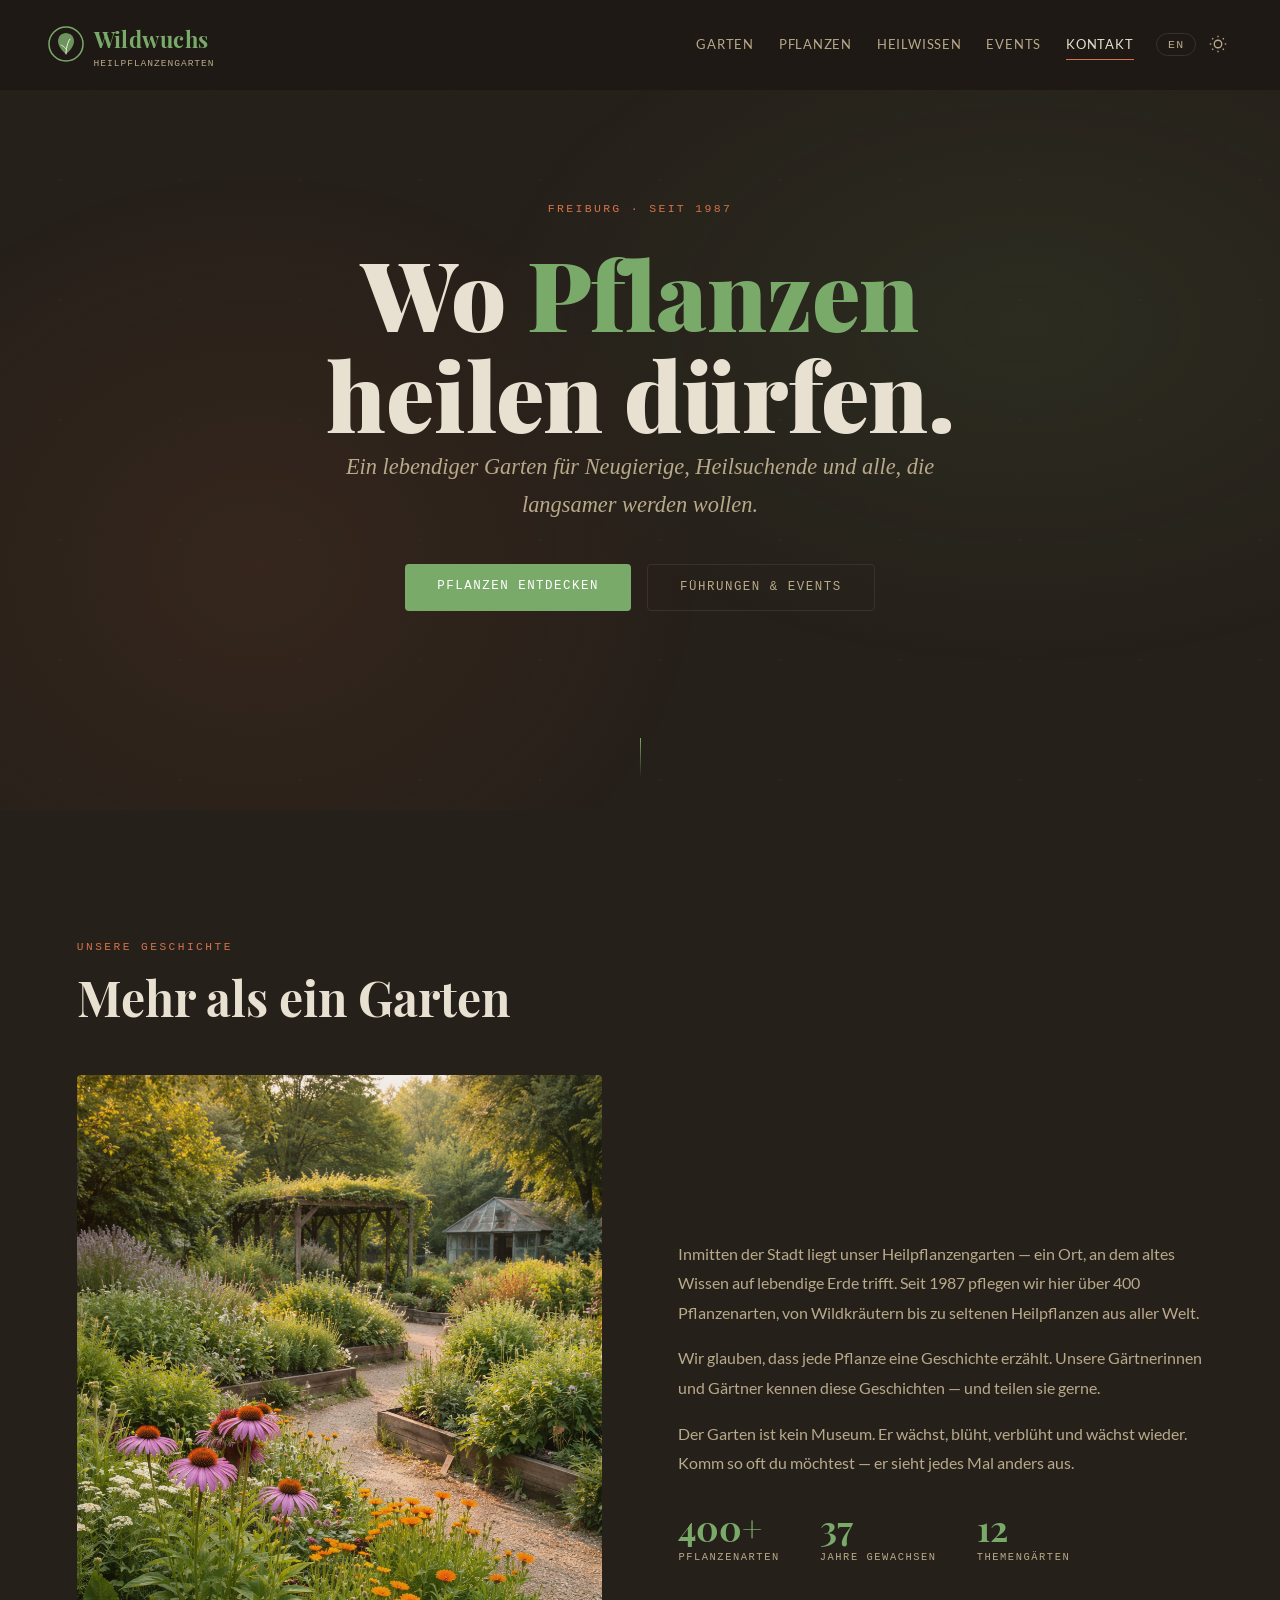
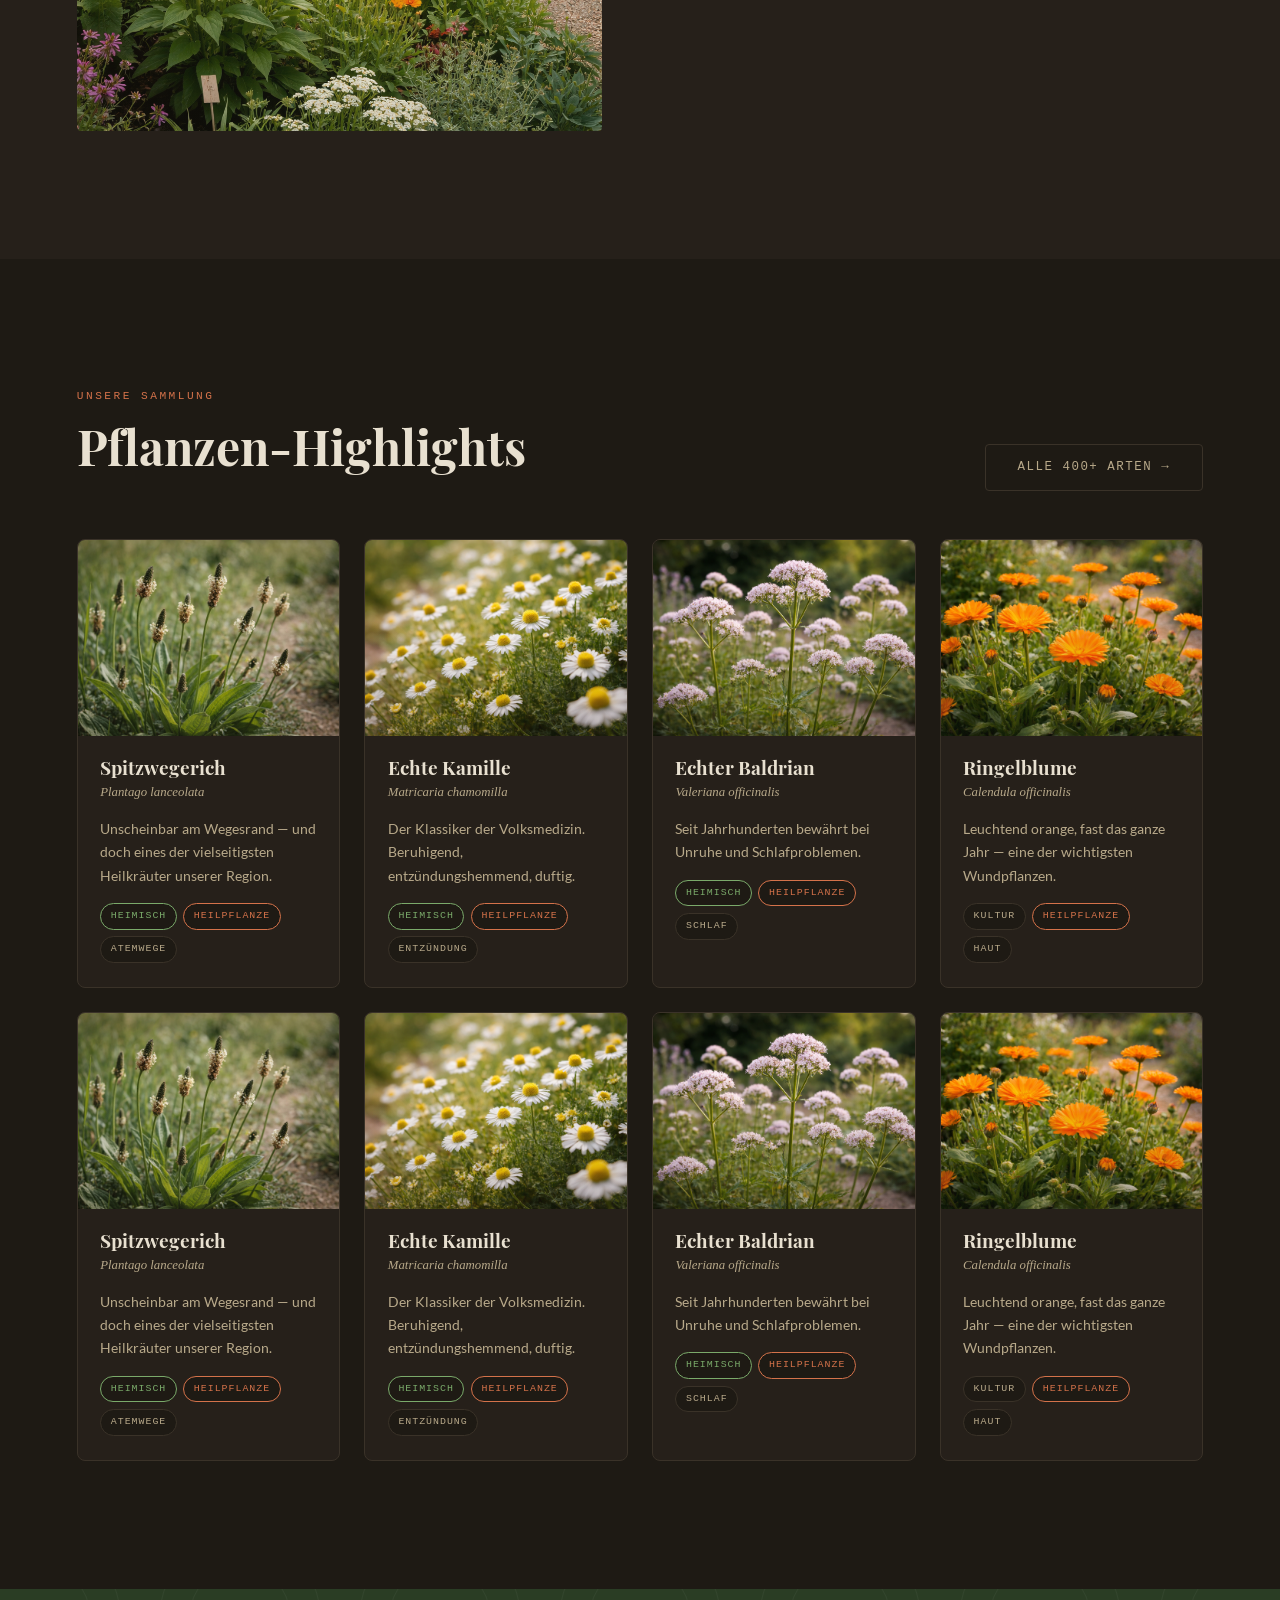
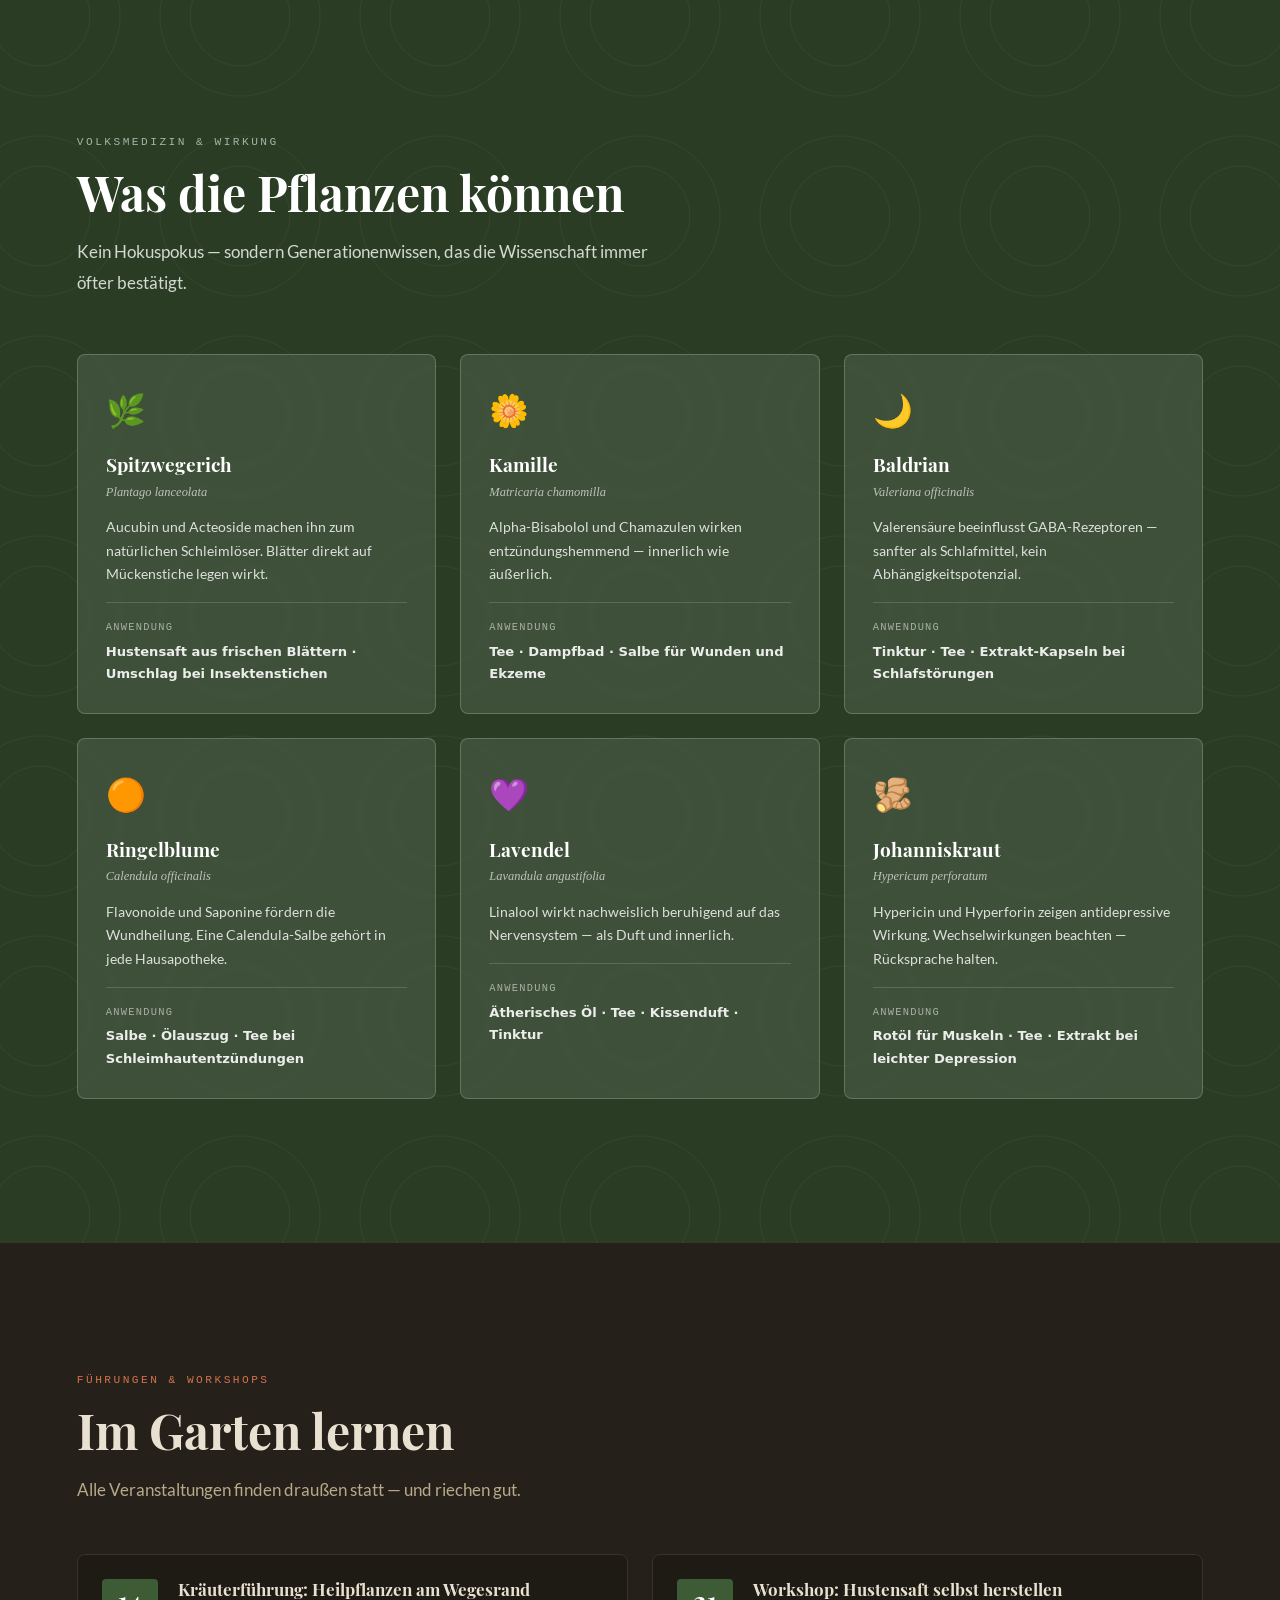
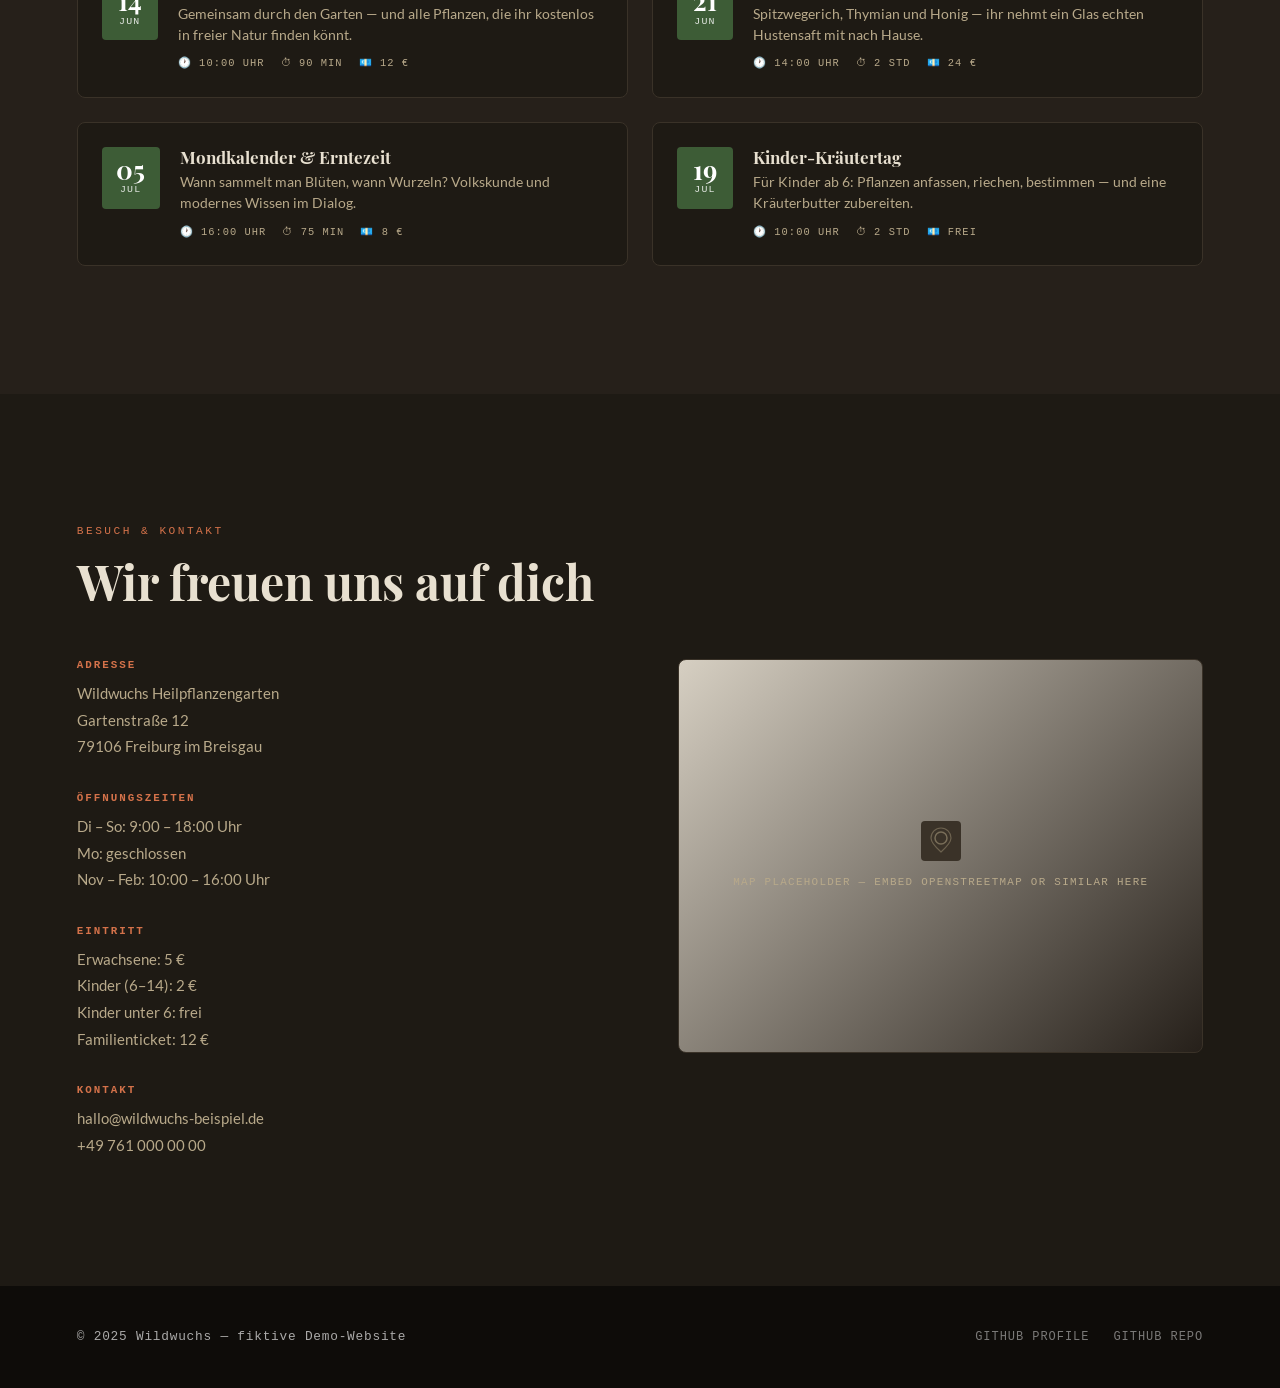
==== index.html @ 18a93315 "Initial commit" ====
<!DOCTYPE html>
<html lang="de" data-theme="dark">

    <head>
        <meta charset="UTF-8" />
        <meta name="viewport" content="width=device-width, initial-scale=1.0" />
        <title>Wildwuchs — Lebendiger Heilpflanzengarten</title>
        <meta name="description" content="Ein lebendiger Ort für Heilpflanzen, Wissen und Begegnung." />
        <link rel="stylesheet" href="style.css" />

    </head>

    <body>

        <!-- HEADER -->
        <header class="site-header" id="site-header">
            <div class="header-inner">

                <!-- Brand — replace SVG with your own logo -->
                <a href="#hero" class="brand" aria-label="Wildwuchs – zur Startseite">
                    <svg class="brand-icon" viewBox="0 0 36 36" fill="none" xmlns="http://www.w3.org/2000/svg"
                        aria-hidden="true">
                        <circle cx="18" cy="18" r="17" stroke="var(--accent2)" stroke-width="1.5" />
                        <path
                            d="M18 28 C18 28 10 22 10 15 C10 10.6 13.6 7 18 7 C22.4 7 26 10.6 26 15 C26 22 18 28 18 28Z"
                            fill="var(--accent2)" opacity="0.85" />
                        <path d="M18 28 C18 28 18 18 22 13" stroke="var(--clr-cream)" stroke-width="1"
                            stroke-linecap="round" />
                        <path d="M18 23 C16 20 13 19 13 19" stroke="var(--clr-cream)" stroke-width="0.8"
                            stroke-linecap="round" />
                    </svg>
                    <span>
                        <span class="brand-name">Wildwuchs</span>
                        <span class="brand-tagline" aria-hidden="true">Heilpflanzengarten</span>
                    </span>
                </a>

                <!-- Navigation -->
                <nav class="site-nav" aria-label="Hauptnavigation">
                    <a href="#about" data-section="about">Garten</a>
                    <a href="#pflanzen" data-section="pflanzen">Pflanzen</a>
                    <a href="#heilwissen" data-section="heilwissen">Heilwissen</a>
                    <a href="#veranstaltungen" data-section="veranstaltungen">Events</a>
                    <a href="#kontakt" data-section="kontakt">Kontakt</a>
                    <button class="lang-toggle" id="lang-toggle" aria-label="Switch language">EN</button>
                    <button class="theme-toggle" id="theme-toggle" aria-label="Toggle colour scheme">
                        <svg class="icon-moon" viewBox="0 0 24 24" fill="none" stroke="currentColor" stroke-width="1.8"
                            aria-hidden="true">
                            <path d="M21 12.79A9 9 0 1 1 11.21 3 7 7 0 0 0 21 12.79z" />
                        </svg>
                        <svg class="icon-sun" viewBox="0 0 24 24" fill="none" stroke="currentColor" stroke-width="1.8"
                            aria-hidden="true">
                            <circle cx="12" cy="12" r="5" />
                            <line x1="12" y1="1" x2="12" y2="3" />
                            <line x1="12" y1="21" x2="12" y2="23" />
                            <line x1="4.22" y1="4.22" x2="5.64" y2="5.64" />
                            <line x1="18.36" y1="18.36" x2="19.78" y2="19.78" />
                            <line x1="1" y1="12" x2="3" y2="12" />
                            <line x1="21" y1="12" x2="23" y2="12" />
                            <line x1="4.22" y1="19.78" x2="5.64" y2="18.36" />
                            <line x1="18.36" y1="5.64" x2="19.78" y2="4.22" />
                        </svg>
                    </button>
                </nav>
            </div>
        </header>

        <main>

            <!-- HERO -->
            <section id="hero" aria-labelledby="hero-title">
                <div class="hero-bg" aria-hidden="true"></div>
                <div class="hero-content">
                    <span class="hero-label">Freiburg · seit 1987</span>
                    <h1 class="hero-title" id="hero-title">
                        Wo <em>Pflanzen</em><br />heilen dürfen.
                    </h1>
                    <p class="hero-subtitle">Ein lebendiger Garten für Neugierige, Heilsuchende und alle, die langsamer
                        werden wollen.</p>
                    <div class="hero-cta">
                        <a href="#pflanzen" class="btn btn-primary">Pflanzen entdecken</a>
                        <a href="#veranstaltungen" class="btn btn-outline">Führungen &amp; Events</a>
                    </div>
                </div>
                <div class="hero-scroll-hint" aria-hidden="true">
                    <!-- <span>Scrollen</span> -->
                    <span class="scroll-line"></span>
                </div>
            </section>

            <!-- ABOUT THE GARDEN -->
            <section id="about" aria-labelledby="about-title">
                <div class="sda-reveal">
                    <p class="section-label">Unsere Geschichte</p>
                    <h2 class="section-title" id="about-title">Mehr als ein Garten</h2>
                </div>
                <div class="about-grid">
                    <div class="about-img-wrap sda-reveal">
                        <!-- Replace src — recommended: 800×1000 px, portrait -->
                        <img src="img/wildwuchs-heilpflanzengarten.jpg" alt="Blick in den Wildwuchs Heilpflanzengarten"
                            class="about-img" width="600" height="800" loading="lazy" />
                    </div>
                    <div class="about-text">
                        <div class="sda-reveal">
                            <p>Inmitten der Stadt liegt unser Heilpflanzengarten — ein Ort, an dem altes Wissen auf
                                lebendige Erde trifft. Seit 1987 pflegen wir hier über 400 Pflanzenarten, von
                                Wildkräutern bis zu seltenen Heilpflanzen aus aller Welt.</p>
                            <p>Wir glauben, dass jede Pflanze eine Geschichte erzählt. Unsere Gärtnerinnen und Gärtner
                                kennen diese Geschichten — und teilen sie gerne.</p>
                            <p>Der Garten ist kein Museum. Er wächst, blüht, verblüht und wächst wieder. Komm so oft du
                                möchtest — er sieht jedes Mal anders aus.</p>
                        </div>
                        <div class="stats-row sda-reveal">
                            <div class="stat"><span class="stat-number">400+</span><span
                                    class="stat-label">Pflanzenarten</span></div>
                            <div class="stat"><span class="stat-number">37</span><span class="stat-label">Jahre
                                    gewachsen</span></div>
                            <div class="stat"><span class="stat-number">12</span><span
                                    class="stat-label">Themengärten</span></div>
                        </div>
                    </div>
                </div>
            </section>

            <!-- PLANT COLLECTION -->
            <section id="pflanzen" aria-labelledby="pflanzen-title">
                <div class="pflanzen-header sda-reveal">
                    <div>
                        <p class="section-label">Unsere Sammlung</p>
                        <h2 class="section-title" id="pflanzen-title">Pflanzen-Highlights</h2>
                    </div>
                    <a href="#" class="btn btn-outline">Alle 400+ Arten →</a>
                </div>
                <div class="pflanzen-grid">

                    <article class="pflanze-card">
                        <div class="pflanze-img">
                            <img src="img/spitzwegerich.jpg" alt="Spitzwegerich (Plantago lanceolata)" width="520"
                                height="390" loading="lazy" />
                        </div>
                        <div class="pflanze-body">
                            <h3 class="pflanze-name">Spitzwegerich</h3>
                            <p class="pflanze-latin">Plantago lanceolata</p>
                            <p class="pflanze-desc">Unscheinbar am Wegesrand — und doch eines der vielseitigsten
                                Heilkräuter unserer Region.</p>
                            <div class="pflanze-tags">
                                <span class="tag moss">Heimisch</span>
                                <span class="tag terra">Heilpflanze</span>
                                <span class="tag">Atemwege</span>
                            </div>
                        </div>
                    </article>

                    <article class="pflanze-card">
                        <div class="pflanze-img">
                            <img src="img/kamille.jpg" alt="Echte Kamille (Matricaria chamomilla)" width="520"
                                height="390" loading="lazy" />
                        </div>
                        <div class="pflanze-body">
                            <h3 class="pflanze-name">Echte Kamille</h3>
                            <p class="pflanze-latin">Matricaria chamomilla</p>
                            <p class="pflanze-desc">Der Klassiker der Volksmedizin. Beruhigend, entzündungshemmend,
                                duftig.</p>
                            <div class="pflanze-tags">
                                <span class="tag moss">Heimisch</span>
                                <span class="tag terra">Heilpflanze</span>
                                <span class="tag">Entzündung</span>
                            </div>
                        </div>
                    </article>

                    <article class="pflanze-card">
                        <div class="pflanze-img">
                            <img src="img/baldrian.jpg" alt="Echter Baldrian (Valeriana officinalis)" width="520"
                                height="390" loading="lazy" />
                        </div>
                        <div class="pflanze-body">
                            <h3 class="pflanze-name">Echter Baldrian</h3>
                            <p class="pflanze-latin">Valeriana officinalis</p>
                            <p class="pflanze-desc">Seit Jahrhunderten bewährt bei Unruhe und Schlafproblemen.</p>
                            <div class="pflanze-tags">
                                <span class="tag moss">Heimisch</span>
                                <span class="tag terra">Heilpflanze</span>
                                <span class="tag">Schlaf</span>
                            </div>
                        </div>
                    </article>

                    <article class="pflanze-card">
                        <div class="pflanze-img">
                            <img src="img/ringelblume.jpg" alt="Ringelblume (Calendula officinalis)" width="520"
                                height="390" loading="lazy" />
                        </div>
                        <div class="pflanze-body">
                            <h3 class="pflanze-name">Ringelblume</h3>
                            <p class="pflanze-latin">Calendula officinalis</p>
                            <p class="pflanze-desc">Leuchtend orange, fast das ganze Jahr — eine der wichtigsten
                                Wundpflanzen.</p>
                            <div class="pflanze-tags">
                                <span class="tag">Kultur</span>
                                <span class="tag terra">Heilpflanze</span>
                                <span class="tag">Haut</span>
                            </div>
                        </div>
                    </article>

                    <article class="pflanze-card">
                        <div class="pflanze-img">
                            <img src="img/spitzwegerich.jpg" alt="Spitzwegerich (Plantago lanceolata)" width="520"
                                height="390" loading="lazy" />
                        </div>
                        <div class="pflanze-body">
                            <h3 class="pflanze-name">Spitzwegerich</h3>
                            <p class="pflanze-latin">Plantago lanceolata</p>
                            <p class="pflanze-desc">Unscheinbar am Wegesrand — und doch eines der vielseitigsten
                                Heilkräuter unserer Region.</p>
                            <div class="pflanze-tags">
                                <span class="tag moss">Heimisch</span>
                                <span class="tag terra">Heilpflanze</span>
                                <span class="tag">Atemwege</span>
                            </div>
                        </div>
                    </article>

                    <article class="pflanze-card">
                        <div class="pflanze-img">
                            <img src="img/kamille.jpg" alt="Echte Kamille (Matricaria chamomilla)" width="520"
                                height="390" loading="lazy" />
                        </div>
                        <div class="pflanze-body">
                            <h3 class="pflanze-name">Echte Kamille</h3>
                            <p class="pflanze-latin">Matricaria chamomilla</p>
                            <p class="pflanze-desc">Der Klassiker der Volksmedizin. Beruhigend, entzündungshemmend,
                                duftig.</p>
                            <div class="pflanze-tags">
                                <span class="tag moss">Heimisch</span>
                                <span class="tag terra">Heilpflanze</span>
                                <span class="tag">Entzündung</span>
                            </div>
                        </div>
                    </article>

                    <article class="pflanze-card">
                        <div class="pflanze-img">
                            <img src="img/baldrian.jpg" alt="Echter Baldrian (Valeriana officinalis)" width="520"
                                height="390" loading="lazy" />
                        </div>
                        <div class="pflanze-body">
                            <h3 class="pflanze-name">Echter Baldrian</h3>
                            <p class="pflanze-latin">Valeriana officinalis</p>
                            <p class="pflanze-desc">Seit Jahrhunderten bewährt bei Unruhe und Schlafproblemen.</p>
                            <div class="pflanze-tags">
                                <span class="tag moss">Heimisch</span>
                                <span class="tag terra">Heilpflanze</span>
                                <span class="tag">Schlaf</span>
                            </div>
                        </div>
                    </article>

                    <article class="pflanze-card">
                        <div class="pflanze-img">
                            <img src="img/ringelblume.jpg" alt="Ringelblume (Calendula officinalis)" width="520"
                                height="390" loading="lazy" />
                        </div>
                        <div class="pflanze-body">
                            <h3 class="pflanze-name">Ringelblume</h3>
                            <p class="pflanze-latin">Calendula officinalis</p>
                            <p class="pflanze-desc">Leuchtend orange, fast das ganze Jahr — eine der wichtigsten
                                Wundpflanzen.</p>
                            <div class="pflanze-tags">
                                <span class="tag">Kultur</span>
                                <span class="tag terra">Heilpflanze</span>
                                <span class="tag">Haut</span>
                            </div>
                        </div>
                    </article>

                </div>
            </section>

            <!-- HEALING KNOWLEDGE -->
            <section id="heilwissen" aria-labelledby="heilwissen-title">
                <div class="heilwissen-intro sda-reveal">
                    <p class="section-label">Volksmedizin &amp; Wirkung</p>
                    <h2 class="section-title" id="heilwissen-title">Was die Pflanzen können</h2>
                    <p class="section-intro">Kein Hokuspokus — sondern Generationenwissen, das die Wissenschaft immer
                        öfter bestätigt.</p>
                </div>
                <div class="heilwissen-grid">

                    <article class="heil-card">
                        <span class="heil-icon" aria-hidden="true">🌿</span>
                        <h3>Spitzwegerich</h3>
                        <span class="heil-latin">Plantago lanceolata</span>
                        <p>Aucubin und Acteoside machen ihn zum natürlichen Schleimlöser. Blätter direkt auf
                            Mückenstiche legen wirkt.</p>
                        <div class="heil-anwendung">
                            Anwendung
                            <strong>Hustensaft aus frischen Blättern · Umschlag bei Insektenstichen</strong>
                        </div>
                    </article>

                    <article class="heil-card">
                        <span class="heil-icon" aria-hidden="true">🌼</span>
                        <h3>Kamille</h3>
                        <span class="heil-latin">Matricaria chamomilla</span>
                        <p>Alpha-Bisabolol und Chamazulen wirken entzündungshemmend — innerlich wie äußerlich.</p>
                        <div class="heil-anwendung">
                            Anwendung
                            <strong>Tee · Dampfbad · Salbe für Wunden und Ekzeme</strong>
                        </div>
                    </article>

                    <article class="heil-card">
                        <span class="heil-icon" aria-hidden="true">🌙</span>
                        <h3>Baldrian</h3>
                        <span class="heil-latin">Valeriana officinalis</span>
                        <p>Valerensäure beeinflusst GABA-Rezeptoren — sanfter als Schlafmittel, kein
                            Abhängigkeitspotenzial.</p>
                        <div class="heil-anwendung">
                            Anwendung
                            <strong>Tinktur · Tee · Extrakt-Kapseln bei Schlafstörungen</strong>
                        </div>
                    </article>

                    <article class="heil-card">
                        <span class="heil-icon" aria-hidden="true">🟠</span>
                        <h3>Ringelblume</h3>
                        <span class="heil-latin">Calendula officinalis</span>
                        <p>Flavonoide und Saponine fördern die Wundheilung. Eine Calendula-Salbe gehört in jede
                            Hausapotheke.</p>
                        <div class="heil-anwendung">
                            Anwendung
                            <strong>Salbe · Ölauszug · Tee bei Schleimhautentzündungen</strong>
                        </div>
                    </article>

                    <article class="heil-card">
                        <span class="heil-icon" aria-hidden="true">💜</span>
                        <h3>Lavendel</h3>
                        <span class="heil-latin">Lavandula angustifolia</span>
                        <p>Linalool wirkt nachweislich beruhigend auf das Nervensystem — als Duft und innerlich.</p>
                        <div class="heil-anwendung">
                            Anwendung
                            <strong>Ätherisches Öl · Tee · Kissenduft · Tinktur</strong>
                        </div>
                    </article>

                    <article class="heil-card">
                        <span class="heil-icon" aria-hidden="true">🫚</span>
                        <h3>Johanniskraut</h3>
                        <span class="heil-latin">Hypericum perforatum</span>
                        <p>Hypericin und Hyperforin zeigen antidepressive Wirkung. Wechselwirkungen beachten —
                            Rücksprache halten.</p>
                        <div class="heil-anwendung">
                            Anwendung
                            <strong>Rotöl für Muskeln · Tee · Extrakt bei leichter Depression</strong>
                        </div>
                    </article>

                </div>
            </section>

            <!-- EVENTS -->
            <section id="veranstaltungen" aria-labelledby="veranstaltungen-title">
                <div class="sda-reveal">
                    <p class="section-label">Führungen &amp; Workshops</p>
                    <h2 class="section-title" id="veranstaltungen-title">Im Garten lernen</h2>
                    <p class="section-intro">Alle Veranstaltungen finden draußen statt — und riechen gut.</p>
                </div>
                <div class="events-grid">

                    <article class="event-card">
                        <div class="event-date"><span class="event-day">14</span><span class="event-month">Jun</span>
                        </div>
                        <div class="event-info">
                            <h3>Kräuterführung: Heilpflanzen am Wegesrand</h3>
                            <p>Gemeinsam durch den Garten — und alle Pflanzen, die ihr kostenlos in freier Natur finden
                                könnt.</p>
                            <div class="event-meta">
                                <span>🕐 10:00 Uhr</span><span>⏱ 90 Min</span><span>💶 12 €</span>
                            </div>
                        </div>
                    </article>

                    <article class="event-card">
                        <div class="event-date"><span class="event-day">21</span><span class="event-month">Jun</span>
                        </div>
                        <div class="event-info">
                            <h3>Workshop: Hustensaft selbst herstellen</h3>
                            <p>Spitzwegerich, Thymian und Honig — ihr nehmt ein Glas echten Hustensaft mit nach Hause.
                            </p>
                            <div class="event-meta">
                                <span>🕐 14:00 Uhr</span><span>⏱ 2 Std</span><span>💶 24 €</span>
                            </div>
                        </div>
                    </article>

                    <article class="event-card">
                        <div class="event-date"><span class="event-day">05</span><span class="event-month">Jul</span>
                        </div>
                        <div class="event-info">
                            <h3>Mondkalender &amp; Erntezeit</h3>
                            <p>Wann sammelt man Blüten, wann Wurzeln? Volkskunde und modernes Wissen im Dialog.</p>
                            <div class="event-meta">
                                <span>🕐 16:00 Uhr</span><span>⏱ 75 Min</span><span>💶 8 €</span>
                            </div>
                        </div>
                    </article>

                    <article class="event-card">
                        <div class="event-date"><span class="event-day">19</span><span class="event-month">Jul</span>
                        </div>
                        <div class="event-info">
                            <h3>Kinder-Kräutertag</h3>
                            <p>Für Kinder ab 6: Pflanzen anfassen, riechen, bestimmen — und eine Kräuterbutter
                                zubereiten.</p>
                            <div class="event-meta">
                                <span>🕐 10:00 Uhr</span><span>⏱ 2 Std</span><span>💶 Frei</span>
                            </div>
                        </div>
                    </article>

                </div>
            </section>

            <!-- CONTACT / VISITOR INFO -->
            <section id="kontakt" aria-labelledby="kontakt-title">
                <div class="sda-reveal">
                    <p class="section-label">Besuch &amp; Kontakt</p>
                    <h2 class="section-title" id="kontakt-title">Wir freuen uns auf dich</h2>
                </div>
                <div class="kontakt-grid">
                    <div class="info-block sda-reveal">
                        <div class="info-item">
                            <h4>Adresse</h4>
                            <p>Wildwuchs Heilpflanzengarten<br />Gartenstraße 12<br />79106 Freiburg im Breisgau</p>
                        </div>
                        <div class="info-item">
                            <h4>Öffnungszeiten</h4>
                            <p>Di – So: 9:00 – 18:00 Uhr<br />Mo: geschlossen<br />Nov – Feb: 10:00 – 16:00 Uhr</p>
                        </div>
                        <div class="info-item">
                            <h4>Eintritt</h4>
                            <p>Erwachsene: 5 €<br />Kinder (6–14): 2 €<br />Kinder unter 6: frei<br />Familienticket: 12
                                €</p>
                        </div>
                        <div class="info-item">
                            <h4>Kontakt</h4>
                            <p>
                                <a href="mailto:hallo@wildwuchs-beispiel.de">hallo@wildwuchs-beispiel.de</a><br />
                                +49 761 000 00 00
                            </p>
                        </div>
                    </div>
                    <div class="sda-reveal">
                        <!-- Replace with map embed e.g. OpenStreetMap iframe -->
                        <div class="map-placeholder">
                            <svg width="40" height="40" viewBox="0 0 40 40" fill="none"
                                xmlns="http://www.w3.org/2000/svg" aria-hidden="true">
                                <rect width="40" height="40" rx="4" fill="var(--border)" />
                                <circle cx="20" cy="17" r="6" stroke="var(--fg-muted)" stroke-width="1.5" fill="none"
                                    opacity="0.5" />
                                <path
                                    d="M20 31 C20 31 10 22 10 17 C10 11.5 14.5 7 20 7 C25.5 7 30 11.5 30 17 C30 22 20 31 20 31Z"
                                    stroke="var(--fg-muted)" stroke-width="1.2" fill="none" opacity="0.4" />
                            </svg>
                            <span>Map placeholder — embed OpenStreetMap or similar here</span>
                        </div>
                    </div>
                </div>
            </section>

        </main>

        <!-- FOOTER -->
        <footer>
            <p>© 2025 Wildwuchs — fiktive Demo-Website</p>
            <nav class="footer-links" aria-label="Footer-Navigation">
                <a href="#">GitHub Profile</a>
                <a href="#">GitHub Repo</a>
                <!-- <a href="#">Impressum</a> -->
            </nav>
        </footer>

        <!-- BACK TO TOP -->
        <button class="back-to-top" id="back-to-top" aria-label="Zurück nach oben">
            <svg width="18" height="18" viewBox="0 0 24 24" fill="none" stroke="currentColor" stroke-width="2.5"
                stroke-linecap="round" stroke-linejoin="round" aria-hidden="true">
                <polyline points="18 15 12 9 6 15" />
            </svg>
        </button>

        <script src="main.js"></script>

    </body>

</html>
---- style.css ----
@font-face {
    font-family: 'Lato';
    src: url('fonts/lato-regular.woff2') format('woff2'),
        url('fonts/lato-regular.woff') format('woff');
    font-weight: 400;
    font-style: normal;
    font-stretch: normal;
    font-display: swap;
}

@font-face {
    font-family: 'Lato';
    src: url('fonts/lato-bold.woff2') format('woff2'),
        url('fonts/lato-bold.woff') format('woff');
    font-weight: 700;
    font-style: normal;
    font-stretch: normal;
    font-display: swap;
}

@font-face {
    font-family: 'Playfair Display';
    src: url('fonts/playfair-display-black.woff2') format('woff2'),
        url('fonts/playfair-display-black.woff') format('woff');
    font-weight: 900;
    font-style: normal;
    font-stretch: normal;
    font-display: swap;
}

@font-face {
    font-family: 'Playfair Display';
    src: url('fonts/playfair-display-bold.woff2') format('woff2'),
        url('fonts/playfair-display-bold.woff') format('woff');
    font-weight: 700;
    font-style: normal;
    font-stretch: normal;
    font-display: swap;
}

@font-face {
    font-family: 'Playfair Display';
    src: url('fonts/playfair-display-italic.woff2') format('woff2'),
        url('fonts/playfair-display-italic.woff') format('woff');
    font-weight: 400;
    font-style: italic;
    font-stretch: normal;
    font-display: swap;
}

@font-face {
    font-family: 'Playfair Display';
    src: url('fonts/playfair-display-regular.woff2') format('woff2'),
        url('fonts/playfair-display-regular.woff') format('woff');
    font-weight: 400;
    font-style: normal;
    font-stretch: normal;
    font-display: swap;
}

/* ============================================================
   TOKENS & THEME
============================================================ */
:root {
    --clr-earth: #7a5c3e;
    --clr-terra: #c1603a;
    --clr-moss: #4a6741;
    --clr-moss-light: #6b8f5e;
    --clr-sage: #8aab7a;
    --clr-cream: #f5f0e8;
    --clr-parchment: #ede5d4;
    --clr-bark: #3b2e22;
    --clr-mist: #d6cfc2;

    --bg: var(--clr-cream);
    --bg-alt: var(--clr-parchment);
    --fg: var(--clr-bark);
    --fg-muted: var(--clr-earth);
    --accent: var(--clr-terra);
    --accent2: var(--clr-moss);
    --border: var(--clr-mist);
    --nav-bg: rgba(245, 240, 232, 0.92);
    --nav-bg-shrunk: rgba(237, 229, 212, 0.97);
    --shadow: rgba(59, 46, 34, 0.12);

    --ff-display: 'Playfair Display', Georgia, serif;
    --ff-body: 'Lato', system-ui, sans-serif;
    --ff-label: 'Courier New', monospace;

    /* --nav-h: 80px; */
    --nav-h-sm: 54px;
    --radius: 4px;
    --ease: 0.3s ease;
}

[data-theme="dark"] {
    --bg: #1e1a14;
    --bg-alt: #26201a;
    --fg: #e8e0d0;
    --fg-muted: #b8a98a;
    --accent: #d4724a;
    --accent2: #7aaa6a;
    --border: #3a3228;
    --nav-bg: rgba(30, 26, 20, 0.92);
    --nav-bg-shrunk: rgba(26, 20, 16, 0.97);
    --shadow: rgba(0, 0, 0, 0.4);
}

@media (prefers-color-scheme: dark) {
    :root:not([data-theme="light"]) {
        --bg: #1e1a14;
        --bg-alt: #26201a;
        --fg: #e8e0d0;
        --fg-muted: #b8a98a;
        --accent: #d4724a;
        --accent2: #7aaa6a;
        --border: #3a3228;
        --nav-bg: rgba(30, 26, 20, 0.92);
        --nav-bg-shrunk: rgba(26, 20, 16, 0.97);
        --shadow: rgba(0, 0, 0, 0.4);
    }
}

/* ============================================================
   RESET & BASE
============================================================ */
*,
*::before,
*::after {
    box-sizing: border-box;
    margin: 0;
    padding: 0;
}

html {
    scroll-behavior: smooth;
    font-size: 16px;
}

body {
    font-family: var(--ff-body);
    background: var(--bg);
    color: var(--fg);
    line-height: 1.7;
    transition: background var(--ease), color var(--ease);
}

img {
    display: block;
    max-width: 100%;
    height: auto;
}

a {
    color: inherit;
    text-decoration: none;
}

h1,
h2,
h3,
h4 {
    font-family: var(--ff-display);
    line-height: 1.2;
}

.visually-hidden {
    position: absolute;
    width: 1px;
    height: 1px;
    overflow: hidden;
    clip: rect(0, 0, 0, 0);
    white-space: nowrap;
}

/* ============================================================
   HEADER — shrink via scroll-driven animation, no JS needed
============================================================ */
.site-header {
    position: fixed;
    top: 0;
    left: 0;
    right: 0;
    z-index: 100;
    height: 10vh;
    background: var(--nav-bg);
    backdrop-filter: blur(8px);
    border-bottom: 1px solid transparent;
    display: flex;
    align-items: center;
    padding: 0 clamp(1.5rem, 5vw, 3rem);
}

@supports (animation-timeline: scroll()) {
    .site-header {
        animation: headerShrink linear both;
        animation-timeline: scroll(root);
        animation-range: 0px 120px;
    }

    @keyframes headerShrink {
        from {
            height: 10vh;
            background: var(--nav-bg);
            box-shadow: none;
            border-bottom-color: transparent;
        }

        to {
            height: var(--nav-h-sm);
            background: var(--nav-bg-shrunk);
            box-shadow: 0 2px 16px var(--shadow);
            border-bottom-color: var(--border);
        }
    }
}

.header-inner {
    width: 100%;
    display: flex;
    align-items: center;
    justify-content: space-between;
    gap: 1rem;
}

/* --- Brand --- */
.brand {
    display: flex;
    align-items: center;
    gap: 0.6rem;
    flex-shrink: 0;
}

.brand-icon {
    width: 36px;
    height: 36px;
}

@supports (animation-timeline: scroll()) {
    .brand-icon {
        animation: brandIconShrink linear both;
        animation-timeline: scroll(root);
        animation-range: 0px 120px;
    }

    @keyframes brandIconShrink {
        from {
            transform: scale(1);
        }

        to {
            transform: scale(0.85);
        }
    }
}

.brand-name {
    font-family: var(--ff-display);
    font-size: 1.35rem;
    font-weight: 700;
    color: var(--accent2);
    letter-spacing: 0.02em;
}

@supports (animation-timeline: scroll()) {
    .brand-name {
        animation: brandNameShrink linear both;
        animation-timeline: scroll(root);
        animation-range: 0px 120px;
    }

    @keyframes brandNameShrink {
        from {
            font-size: 1.35rem;
        }

        to {
            font-size: 1.15rem;
        }
    }
}

.brand-tagline {
    font-family: var(--ff-label);
    font-size: 0.6rem;
    color: var(--fg-muted);
    letter-spacing: 0.1em;
    text-transform: uppercase;
    display: block;
    line-height: 1;
    margin-top: 1px;
}

@supports (animation-timeline: scroll()) {
    .brand-tagline {
        animation: brandTaglineHide linear both;
        animation-timeline: scroll(root);
        animation-range: 0px 80px;
    }

    @keyframes brandTaglineHide {
        from {
            opacity: 1;
        }

        to {
            opacity: 0;
        }
    }
}

/* --- Nav --- */
.site-nav {
    display: flex;
    align-items: center;
    gap: 0.25rem;
}

.site-nav a {
    font-size: 0.82rem;
    letter-spacing: 0.06em;
    text-transform: uppercase;
    padding: 0.4rem 0.65rem;
    border-radius: var(--radius);
    color: var(--fg-muted);
    transition: color var(--ease);
    position: relative;
}

.site-nav a::after {
    content: '';
    position: absolute;
    bottom: 2px;
    left: 0.65rem;
    right: 0.65rem;
    height: 1.5px;
    background: var(--accent);
    transform: scaleX(0);
    transform-origin: left;
    transition: transform 0.25s ease;
}

.site-nav a:hover,
.site-nav a.active {
    color: var(--fg);
}

.site-nav a.active::after,
.site-nav a:hover::after {
    transform: scaleX(1);
}

/* --- Lang toggle --- */
.lang-toggle {
    font-family: var(--ff-label);
    font-size: 0.72rem;
    letter-spacing: 0.1em;
    color: var(--fg-muted);
    border: 1px solid var(--border);
    border-radius: 20px;
    padding: 0.25rem 0.7rem;
    cursor: pointer;
    background: transparent;
    transition: all var(--ease);
    margin-left: 0.5rem;
}

.lang-toggle:hover {
    border-color: var(--accent2);
    color: var(--accent2);
}

/* --- Theme toggle --- */
.theme-toggle {
    background: none;
    border: none;
    cursor: pointer;
    color: var(--fg-muted);
    padding: 0.3rem;
    border-radius: 50%;
    display: flex;
    align-items: center;
    justify-content: center;
    transition: color var(--ease), background var(--ease);
    margin-left: 0.25rem;
}

.theme-toggle:hover {
    color: var(--fg);
    background: var(--bg-alt);
}

.icon-moon,
.icon-sun {
    width: 18px;
    height: 18px;
}

[data-theme="light"] .icon-moon {
    display: block;
}

[data-theme="light"] .icon-sun {
    display: none;
}

[data-theme="dark"] .icon-moon {
    display: none;
}

[data-theme="dark"] .icon-sun {
    display: block;
}

/* ============================================================
   MAIN CONTENT OFFSET
============================================================ */
main {
    padding-top: var(--nav-h);
}

/* ============================================================
   SECTION BASE
============================================================ */
section {
    padding: clamp(4rem, 10vw, 8rem) clamp(1.5rem, 6vw, 5rem);
    scroll-margin-top: var(--nav-h-sm);
}

.section-label {
    font-family: var(--ff-label);
    font-size: 0.7rem;
    letter-spacing: 0.22em;
    text-transform: uppercase;
    color: var(--accent);
    margin-bottom: 0.75rem;
}

.section-title {
    font-size: clamp(1.8rem, 4vw, 3rem);
    font-weight: 700;
    margin-bottom: 1rem;
}

.section-intro {
    font-size: 1.05rem;
    color: var(--fg-muted);
    max-width: 60ch;
    line-height: 1.8;
}

/* ============================================================
   SCROLL-REVEAL FALLBACK (browsers without animation-timeline)
   The .reveal and .visible classes are added via JS
============================================================ */
.reveal {
    opacity: 0;
    transform: translateY(32px);
    transition: opacity 0.7s ease, transform 0.7s ease;
}

.reveal.visible {
    opacity: 1;
    transform: translateY(0);
}

/* ============================================================
   SCROLL-DRIVEN ANIMATIONS — progressive enhancement
============================================================ */
@supports (animation-timeline: scroll()) {

    /* --- sda-reveal: generic fade-up for section intros --- */
    .sda-reveal {
        animation: sdaFadeUp linear both;
        animation-timeline: view();
        animation-range: entry 0% entry 50%;
    }

    @keyframes sdaFadeUp {
        from {
            opacity: 0;
            transform: translateY(40px);
        }

        to {
            opacity: 1;
            transform: translateY(0);
        }
    }

    /* 1. HERO PARALLAX — runs on scroll(root) */
    .hero-bg {
        animation: heroParallax linear both;
        animation-timeline: scroll(root);
        animation-range: 0 80vh;
    }

    @keyframes heroParallax {
        from {
            transform: translateY(0) scale(1.08);
        }

        to {
            transform: translateY(120px) scale(1);
        }
    }

    .hero-content {
        animation: heroContentOut linear both;
        animation-timeline: scroll(root);
        animation-range: 0 50vh;
    }

    @keyframes heroContentOut {
        from {
            opacity: 1;
            transform: translateY(0);
        }

        to {
            opacity: 0;
            transform: translateY(-60px);
        }
    }

    /* 2. SECTION TITLES — slide in from left */
    .section-label {
        animation: slideInLeft linear both;
        animation-timeline: view();
        animation-range: entry 30% entry 80%;
    }

    .section-title {
        animation: slideInLeft linear both;
        animation-timeline: view();
        animation-range: entry 35% entry 85%;
    }

    .section-intro {
        animation: slideInLeft linear both;
        animation-timeline: view();
        animation-range: entry 40% entry 90%;
    }

    @keyframes slideInLeft {
        from {
            opacity: 0;
            transform: translateX(-40px);
        }

        to {
            opacity: 1;
            transform: translateX(0);
        }
    }

    /* 3. ABOUT IMAGE — clip-path reveal */
    .about-img-wrap {
        animation: clipReveal linear both;
        animation-timeline: view();
        animation-range: entry 20% entry 75%;
    }

    @keyframes clipReveal {
        from {
            clip-path: inset(0 100% 0 0);
            opacity: 0.4;
        }

        to {
            clip-path: inset(0 0% 0 0);
            opacity: 1;
        }
    }

    /* 4. STATS — pop up */
    .stat {
        animation: statPop linear both;
        animation-timeline: view();
        animation-range: entry 40% entry 90%;
    }

    @keyframes statPop {
        from {
            opacity: 0;
            transform: scale(0.6) translateY(20px);
        }

        to {
            opacity: 1;
            transform: scale(1) translateY(0);
        }
    }

    /* 5. PLANT CARDS — rise from below, staggered */
    .pflanze-card {
        animation: cardRise linear both;
        animation-timeline: view();
        animation-range: entry 50% entry 100%;
    }

    .pflanze-card:nth-child(2) {
        animation-range: entry 55% entry 100%;
    }

    .pflanze-card:nth-child(3) {
        animation-range: entry 52% entry 100%;
    }

    .pflanze-card:nth-child(4) {
        animation-range: entry 57% entry 100%;
    }

    @keyframes cardRise {
        from {
            opacity: 0;
            transform: translateY(60px) scale(0.95);
        }

        to {
            opacity: 1;
            transform: translateY(0) scale(1);
        }
    }

    /* 6. HEALING KNOWLEDGE STRIP — desaturated to full colour */
    #heilwissen {
        animation: heilReveal linear both;
        animation-timeline: view();
        animation-range: entry 0% cover 30%;
    }

    @keyframes heilReveal {
        from {
            filter: saturate(0) brightness(0.5);
            transform: scale(0.97);
        }

        to {
            filter: saturate(1) brightness(1);
            transform: scale(1);
        }
    }

    /* 7. HEALING CARDS — alternate left / right */
    .heil-card:nth-child(odd) {
        animation: cardFromRight linear both;
        animation-timeline: view();
        animation-range: entry 50% entry 100%;
    }

    .heil-card:nth-child(even) {
        animation: cardFromLeft linear both;
        animation-timeline: view();
        animation-range: entry 50% entry 100%;
    }

    @keyframes cardFromRight {
        from {
            opacity: 0;
            transform: translateX(60px);
        }

        to {
            opacity: 1;
            transform: translateX(0);
        }
    }

    @keyframes cardFromLeft {
        from {
            opacity: 0;
            transform: translateX(-60px);
        }

        to {
            opacity: 1;
            transform: translateX(0);
        }
    }

    /* 8. EVENT CARDS — slight tilt on entry */
    .event-card {
        animation: eventTilt linear both;
        animation-timeline: view();
        animation-range: entry 50% entry 100%;
        transform-origin: bottom left;
    }

    .event-card:nth-child(2) {
        animation-range: entry 52% entry 100%;
    }

    .event-card:nth-child(3) {
        animation-range: entry 50% entry 100%;
    }

    .event-card:nth-child(4) {
        animation-range: entry 54% entry 100%;
    }

    @keyframes eventTilt {
        from {
            opacity: 0;
            transform: translateY(50px) rotate(-2deg);
        }

        to {
            opacity: 1;
            transform: translateY(0) rotate(0deg);
        }
    }

    /* 9. CONTACT — fade up */
    .info-item {
        animation: sdaFadeUp linear both;
        animation-timeline: view();
        animation-range: entry 40% entry 90%;
    }

    .map-placeholder {
        animation: clipReveal linear both;
        animation-timeline: view();
        animation-range: entry 20% entry 75%;
    }
}

/* ============================================================
   HERO
============================================================ */
#hero {
    /* min-height: 100svh; */
    height: 90vh;
    display: grid;
    place-items: center;
    position: relative;
    overflow: hidden;
    background: var(--bg-alt);
}

.hero-bg {
    position: absolute;
    inset: 0;
    background:
        radial-gradient(ellipse 60% 60% at 80% 40%, rgba(74, 103, 65, 0.18) 0%, transparent 70%),
        radial-gradient(ellipse 50% 70% at 20% 70%, rgba(193, 96, 58, 0.10) 0%, transparent 70%);
}

.hero-bg::after {
    content: '';
    position: absolute;
    inset: 0;
    background-image: url("data:image/svg+xml,%3Csvg xmlns='http://www.w3.org/2000/svg' width='120' height='120' viewBox='0 0 120 120'%3E%3Ccircle cx='60' cy='60' r='0.8' fill='%234a6741' opacity='0.25'/%3E%3Ccircle cx='30' cy='30' r='0.5' fill='%234a6741' opacity='0.18'/%3E%3Ccircle cx='90' cy='90' r='0.5' fill='%234a6741' opacity='0.18'/%3E%3C/svg%3E");
    background-size: 120px 120px;
}

.hero-content {
    position: relative;
    z-index: 1;
    text-align: center;
    padding: 2rem clamp(1.5rem, 6vw, 4rem);
    max-width: 780px;
}

.hero-label {
    font-family: var(--ff-label);
    font-size: 0.72rem;
    letter-spacing: 0.2em;
    text-transform: uppercase;
    color: var(--accent);
    margin-bottom: 1.5rem;
    display: block;
    animation: fadeSlideUp 0.8s ease both;
}

.hero-title {
    font-size: clamp(2.8rem, 8vw, 6rem);
    font-weight: 900;
    color: var(--fg);
    margin-bottom: 0.25rem;
    line-height: 1.05;
    animation: fadeSlideUp 0.9s 0.1s ease both;
}

.hero-title em {
    color: var(--accent2);
    font-style: normal;
}

.hero-subtitle {
    font-family: var(--ff-display);
    font-size: clamp(1rem, 2.5vw, 1.4rem);
    color: var(--fg-muted);
    font-style: italic;
    margin-bottom: 2.5rem;
    animation: fadeSlideUp 1s 0.2s ease both;
}

.hero-cta {
    display: inline-flex;
    gap: 1rem;
    flex-wrap: wrap;
    justify-content: center;
    animation: fadeSlideUp 1s 0.35s ease both;
}

@keyframes fadeSlideUp {
    from {
        opacity: 0;
        transform: translateY(24px);
    }

    to {
        opacity: 1;
        transform: translateY(0);
    }
}

.hero-scroll-hint {
    position: absolute;
    bottom: 2rem;
    left: 50%;
    transform: translateX(-50%);
    display: flex;
    flex-direction: column;
    align-items: center;
    gap: 0.4rem;
    color: var(--fg-muted);
    font-family: var(--ff-label);
    font-size: 0.65rem;
    letter-spacing: 0.15em;
    text-transform: uppercase;
    animation: fadeSlideUp 1s 0.6s ease both;
}

.scroll-line {
    width: 1px;
    height: 40px;
    background: linear-gradient(to bottom, var(--accent2), transparent);
    animation: scrollPulse 2s infinite ease-in-out;
}

@keyframes scrollPulse {

    0%,
    100% {
        opacity: 0.4;
        transform: scaleY(0.8);
    }

    50% {
        opacity: 1;
        transform: scaleY(1);
    }
}

/* ============================================================
   BUTTONS
============================================================ */
.btn {
    display: inline-block;
    padding: 0.75rem 2rem;
    border-radius: var(--radius);
    font-family: var(--ff-label);
    font-size: 0.78rem;
    letter-spacing: 0.12em;
    text-transform: uppercase;
    cursor: pointer;
    border: none;
    transition: all 0.25s ease;
}

.btn-primary {
    background: var(--accent2);
    color: #fff;
}

.btn-primary:hover {
    background: var(--clr-moss);
    transform: translateY(-2px);
    box-shadow: 0 6px 20px rgba(74, 103, 65, 0.35);
}

.btn-outline {
    background: transparent;
    border: 1.5px solid var(--border);
    color: var(--fg-muted);
}

.btn-outline:hover {
    border-color: var(--accent2);
    color: var(--accent2);
}

/* ============================================================
   ABOUT SECTION
============================================================ */
#about {
    background: var(--bg-alt);
}

.about-grid {
    display: grid;
    grid-template-columns: 1fr 1fr;
    gap: clamp(2rem, 6vw, 5rem);
    align-items: center;
    margin-top: 3rem;
}

.about-img-wrap {
    position: relative;
    border-radius: var(--radius);
    overflow: hidden;
    aspect-ratio: 4 / 5;
}

.about-img-wrap::before {
    content: '';
    position: absolute;
    inset: 0;
    background: linear-gradient(135deg, rgba(193, 96, 58, 0.1), rgba(74, 103, 65, 0.15));
    z-index: 1;
}

.about-img {
    width: 100%;
    height: 100%;
    object-fit: cover;
    display: block;
}

.about-text p {
    color: var(--fg-muted);
    margin-bottom: 1rem;
    line-height: 1.85;
}

.stats-row {
    display: flex;
    gap: 2.5rem;
    margin-top: 2rem;
    flex-wrap: wrap;
}

.stat {
    display: flex;
    flex-direction: column;
    gap: 0.25rem;
}

.stat-number {
    font-family: var(--ff-display);
    font-size: 2.2rem;
    font-weight: 700;
    color: var(--accent2);
    line-height: 1;
}

.stat-label {
    font-family: var(--ff-label);
    font-size: 0.65rem;
    letter-spacing: 0.15em;
    text-transform: uppercase;
    color: var(--fg-muted);
}

/* ============================================================
   PLANT COLLECTION
============================================================ */
#pflanzen {
    background: var(--bg);
}

.pflanzen-header {
    display: flex;
    justify-content: space-between;
    align-items: flex-end;
    margin-bottom: 3rem;
    flex-wrap: wrap;
    gap: 1rem;
}

.pflanzen-grid {
    display: grid;
    grid-template-columns: repeat(auto-fill, minmax(260px, 1fr));
    gap: 1.5rem;
}

.pflanze-card {
    background: var(--bg-alt);
    border: 1px solid var(--border);
    border-radius: calc(var(--radius) * 2);
    overflow: hidden;
    transition: transform 0.3s ease, box-shadow 0.3s ease;
}

.pflanze-card:hover {
    transform: translateY(-6px);
    box-shadow: 0 12px 32px var(--shadow);
}

.pflanze-img {
    aspect-ratio: 4 / 3;
    overflow: hidden;
    position: relative;
    background: var(--bg-alt);
}

.pflanze-img::after {
    content: '';
    position: absolute;
    inset: 0;
    background: linear-gradient(to top, rgba(59, 46, 34, 0.2), transparent 60%);
}

.pflanze-img img {
    width: 100%;
    height: 100%;
    object-fit: cover;
    display: block;
}

.pflanze-body {
    padding: 1.25rem 1.4rem 1.5rem;
}

.pflanze-name {
    font-family: var(--ff-display);
    font-size: 1.2rem;
    font-weight: 700;
    margin-bottom: 0.15rem;
    color: var(--fg);
}

.pflanze-latin {
    font-family: var(--ff-display);
    font-size: 0.8rem;
    font-style: italic;
    color: var(--fg-muted);
    margin-bottom: 0.85rem;
}

.pflanze-desc {
    font-size: 0.88rem;
    color: var(--fg-muted);
    line-height: 1.65;
}

.pflanze-tags {
    display: flex;
    flex-wrap: wrap;
    gap: 0.4rem;
    margin-top: 1rem;
}

.tag {
    font-family: var(--ff-label);
    font-size: 0.62rem;
    letter-spacing: 0.1em;
    text-transform: uppercase;
    padding: 0.25rem 0.6rem;
    border-radius: 20px;
    background: var(--bg);
    border: 1px solid var(--border);
    color: var(--fg-muted);
}

.tag.terra {
    border-color: var(--accent);
    color: var(--accent);
}

.tag.moss {
    border-color: var(--accent2);
    color: var(--accent2);
}

/* ============================================================
   HEALING KNOWLEDGE STRIP
============================================================ */
#heilwissen {
    background: var(--accent2);
    color: #fff;
    padding-top: clamp(5rem, 12vw, 9rem);
    padding-bottom: clamp(5rem, 12vw, 9rem);
    position: relative;
    overflow: hidden;
}

[data-theme="dark"] #heilwissen {
    background: #2a3d24;
}

#heilwissen::before {
    content: '';
    position: absolute;
    inset: 0;
    background: url("data:image/svg+xml,%3Csvg xmlns='http://www.w3.org/2000/svg' width='200' height='200' viewBox='0 0 200 200'%3E%3Ccircle cx='100' cy='100' r='80' fill='none' stroke='white' stroke-width='0.5' opacity='0.08'/%3E%3Ccircle cx='100' cy='100' r='50' fill='none' stroke='white' stroke-width='0.5' opacity='0.08'/%3E%3C/svg%3E") center / 200px;
    pointer-events: none;
}

.heilwissen-intro {
    max-width: 680px;
    margin-bottom: 3.5rem;
}

.heilwissen-intro .section-label {
    color: rgba(255, 255, 255, 0.6);
}

.heilwissen-intro .section-title {
    color: #fff;
}

.heilwissen-intro .section-intro {
    color: rgba(255, 255, 255, 0.8);
}

.heilwissen-grid {
    display: grid;
    grid-template-columns: repeat(auto-fill, minmax(280px, 1fr));
    gap: 1.5rem;
}

.heil-card {
    background: rgba(255, 255, 255, 0.1);
    backdrop-filter: blur(4px);
    border: 1px solid rgba(255, 255, 255, 0.2);
    border-radius: calc(var(--radius) * 2);
    padding: 1.75rem;
    transition: transform 0.3s ease, background 0.3s ease;
}

.heil-card:hover {
    background: rgba(255, 255, 255, 0.18);
    transform: translateY(-4px);
}

.heil-icon {
    font-size: 2rem;
    margin-bottom: 1rem;
    display: block;
}

.heil-card h3 {
    font-family: var(--ff-display);
    font-size: 1.2rem;
    color: #fff;
    margin-bottom: 0.35rem;
}

.heil-latin {
    font-family: var(--ff-display);
    font-size: 0.78rem;
    font-style: italic;
    color: rgba(255, 255, 255, 0.65);
    display: block;
    margin-bottom: 0.75rem;
}

.heil-card p {
    font-size: 0.87rem;
    color: rgba(255, 255, 255, 0.82);
    line-height: 1.7;
}

.heil-anwendung {
    margin-top: 1rem;
    padding-top: 1rem;
    border-top: 1px solid rgba(255, 255, 255, 0.15);
    font-family: var(--ff-label);
    font-size: 0.65rem;
    letter-spacing: 0.12em;
    text-transform: uppercase;
    color: rgba(255, 255, 255, 0.55);
}

.heil-anwendung strong {
    color: rgba(255, 255, 255, 0.9);
    display: block;
    font-size: 0.82rem;
    font-family: var(--ff-body);
    letter-spacing: 0;
    text-transform: none;
    margin-top: 0.25rem;
}

/* ============================================================
   EVENTS
============================================================ */
#veranstaltungen {
    background: var(--bg-alt);
}

.events-grid {
    display: grid;
    grid-template-columns: 1fr 1fr;
    gap: 1.5rem;
    margin-top: 3rem;
}

.event-card {
    display: grid;
    grid-template-columns: auto 1fr;
    gap: 1.25rem;
    padding: 1.5rem;
    background: var(--bg);
    border: 1px solid var(--border);
    border-radius: calc(var(--radius) * 2);
    transition: border-color 0.3s ease, box-shadow 0.3s ease;
    align-items: start;
}

.event-card:hover {
    border-color: var(--accent2);
    box-shadow: 0 4px 20px var(--shadow);
}

.event-date {
    display: flex;
    flex-direction: column;
    align-items: center;
    background: var(--accent2);
    color: #fff;
    border-radius: var(--radius);
    padding: 0.6rem 0.9rem;
    min-width: 56px;
}

[data-theme="dark"] .event-date {
    background: #3d5c36;
}

.event-day {
    font-family: var(--ff-display);
    font-size: 1.6rem;
    font-weight: 700;
    line-height: 1;
}

.event-month {
    font-family: var(--ff-label);
    font-size: 0.62rem;
    letter-spacing: 0.12em;
    text-transform: uppercase;
    opacity: 0.85;
}

.event-info h3 {
    font-family: var(--ff-display);
    font-size: 1.05rem;
    margin-bottom: 0.3rem;
}

.event-info p {
    font-size: 0.85rem;
    color: var(--fg-muted);
    line-height: 1.55;
}

.event-meta {
    margin-top: 0.6rem;
    display: flex;
    gap: 1rem;
    flex-wrap: wrap;
}

.event-meta span {
    font-family: var(--ff-label);
    font-size: 0.65rem;
    letter-spacing: 0.1em;
    text-transform: uppercase;
    color: var(--fg-muted);
    display: flex;
    align-items: center;
    gap: 0.3rem;
}

/* ============================================================
   CONTACT / VISITOR INFO
============================================================ */
#kontakt {
    background: var(--bg);
}

.kontakt-grid {
    display: grid;
    grid-template-columns: 1fr 1fr;
    gap: clamp(2rem, 6vw, 5rem);
    margin-top: 3rem;
    align-items: start;
}

.info-block {
    display: flex;
    flex-direction: column;
    gap: 2rem;
}

.info-item h4 {
    font-family: var(--ff-label);
    font-size: 0.68rem;
    letter-spacing: 0.18em;
    text-transform: uppercase;
    color: var(--accent);
    margin-bottom: 0.5rem;
}

.info-item p {
    color: var(--fg-muted);
    font-size: 0.95rem;
    line-height: 1.75;
}

.map-placeholder {
    aspect-ratio: 4 / 3;
    background: linear-gradient(135deg, var(--clr-mist), var(--bg-alt));
    border-radius: calc(var(--radius) * 2);
    border: 1px solid var(--border);
    display: flex;
    flex-direction: column;
    align-items: center;
    justify-content: center;
    gap: 0.75rem;
    color: var(--fg-muted);
    font-family: var(--ff-label);
    font-size: 0.68rem;
    letter-spacing: 0.12em;
    text-transform: uppercase;
}

/* ============================================================
   FOOTER
============================================================ */
footer {
    background: var(--clr-bark);
    color: rgba(255, 255, 255, 0.65);
    padding: 2.5rem clamp(1.5rem, 6vw, 5rem);
    display: flex;
    justify-content: space-between;
    align-items: center;
    flex-wrap: wrap;
    gap: 1rem;
}

[data-theme="dark"] footer {
    background: #0e0c09;
}

footer p {
    font-size: 0.8rem;
    font-family: var(--ff-label);
    letter-spacing: 0.06em;
}

.footer-links {
    display: flex;
    gap: 1.5rem;
}

.footer-links a {
    color: rgba(255, 255, 255, 0.45);
    font-size: 0.75rem;
    font-family: var(--ff-label);
    letter-spacing: 0.08em;
    text-transform: uppercase;
    transition: color var(--ease);
}

.footer-links a:hover {
    color: rgba(255, 255, 255, 0.9);
}

/* ============================================================
   BACK TO TOP
============================================================ */
.back-to-top {
    position: fixed;
    bottom: 2rem;
    right: 2rem;
    z-index: 90;
    width: 44px;
    height: 44px;
    border-radius: 50%;
    background: var(--accent2);
    color: #fff;
    border: none;
    cursor: pointer;
    display: flex;
    align-items: center;
    justify-content: center;
    box-shadow: 0 4px 16px rgba(74, 103, 65, 0.4);
    opacity: 0;
    pointer-events: none;
    transform: translateY(12px);
    transition: opacity 0.3s ease, transform 0.3s ease, background 0.25s ease;
}

.back-to-top.visible {
    opacity: 1;
    pointer-events: auto;
    transform: translateY(0);
}

.back-to-top:hover {
    background: var(--clr-moss);
    transform: translateY(-3px);
}

/* ============================================================
   RESPONSIVE
============================================================ */
@media (max-width: 768px) {
    .site-nav a:not(.lang-toggle) {
        display: none;
    }

    .about-grid,
    .kontakt-grid,
    .events-grid {
        grid-template-columns: 1fr;
    }

    .about-img-wrap {
        aspect-ratio: 16 / 9;
    }
}
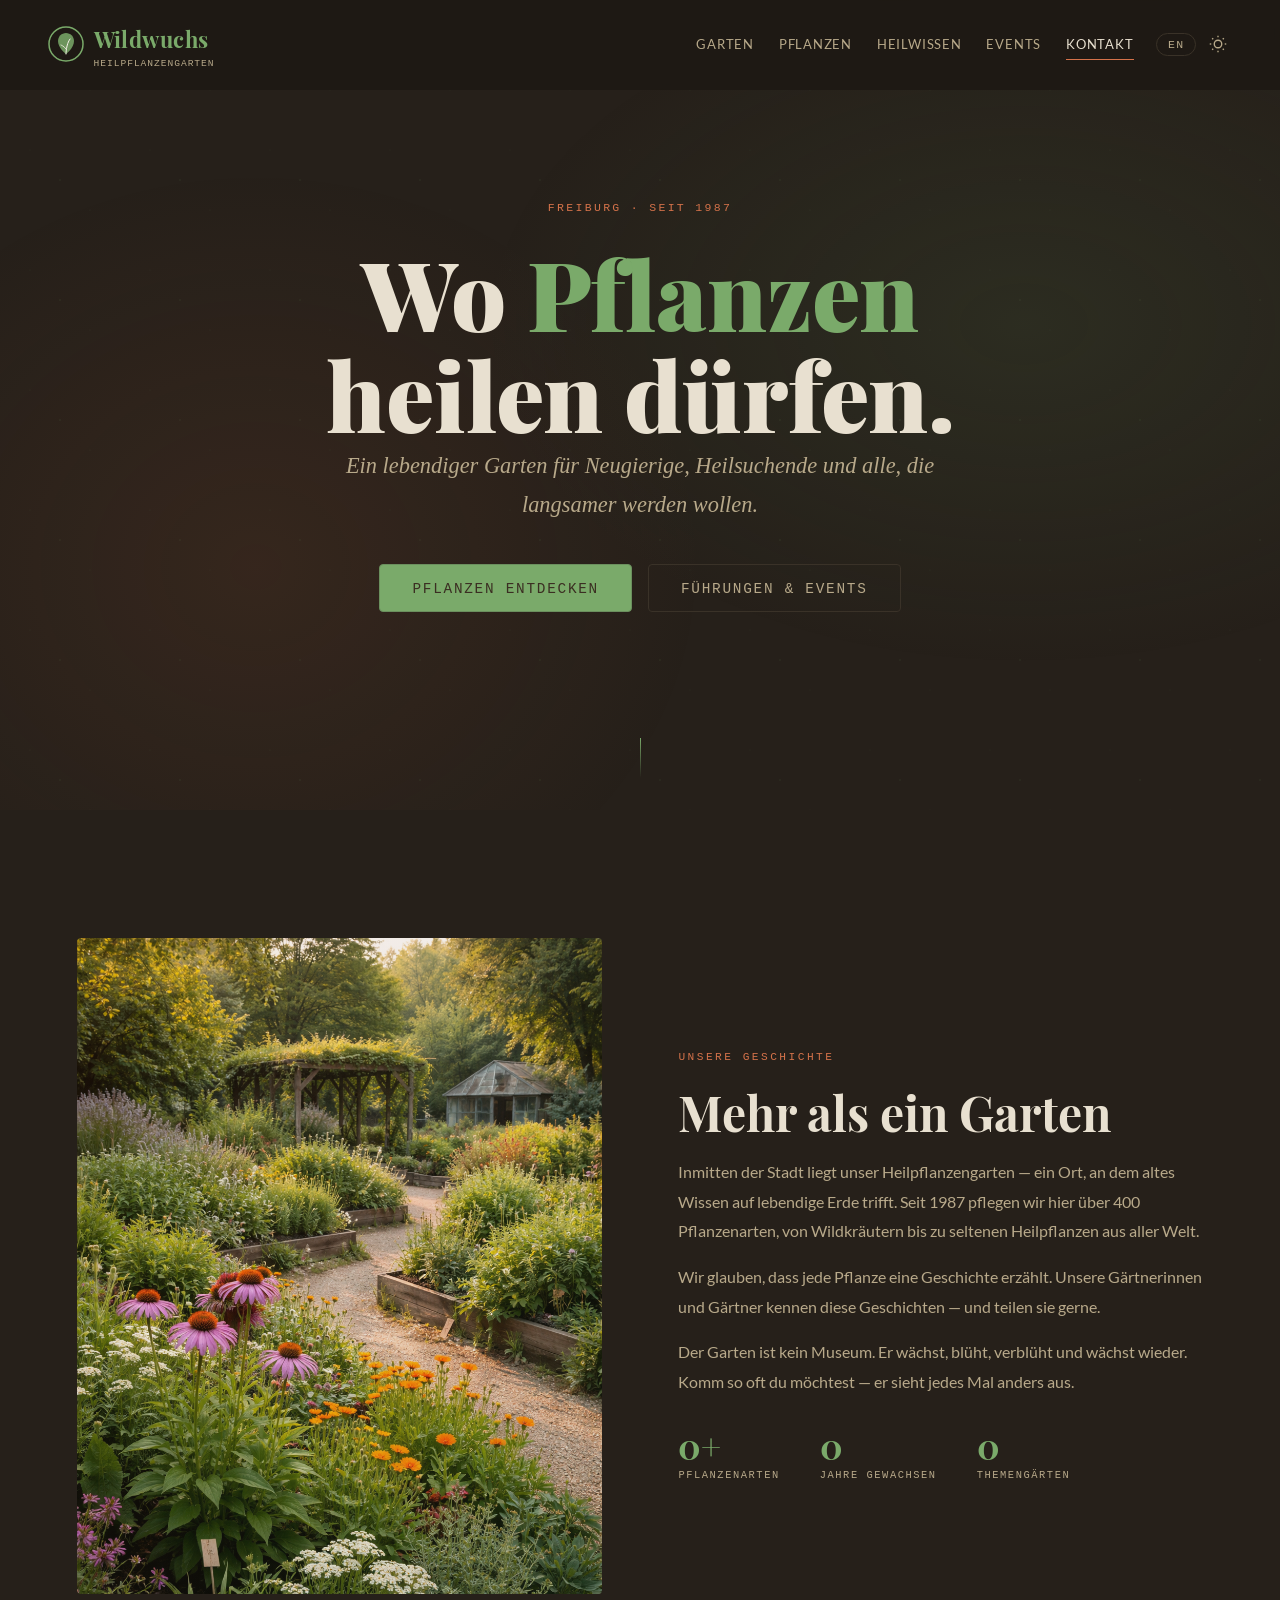
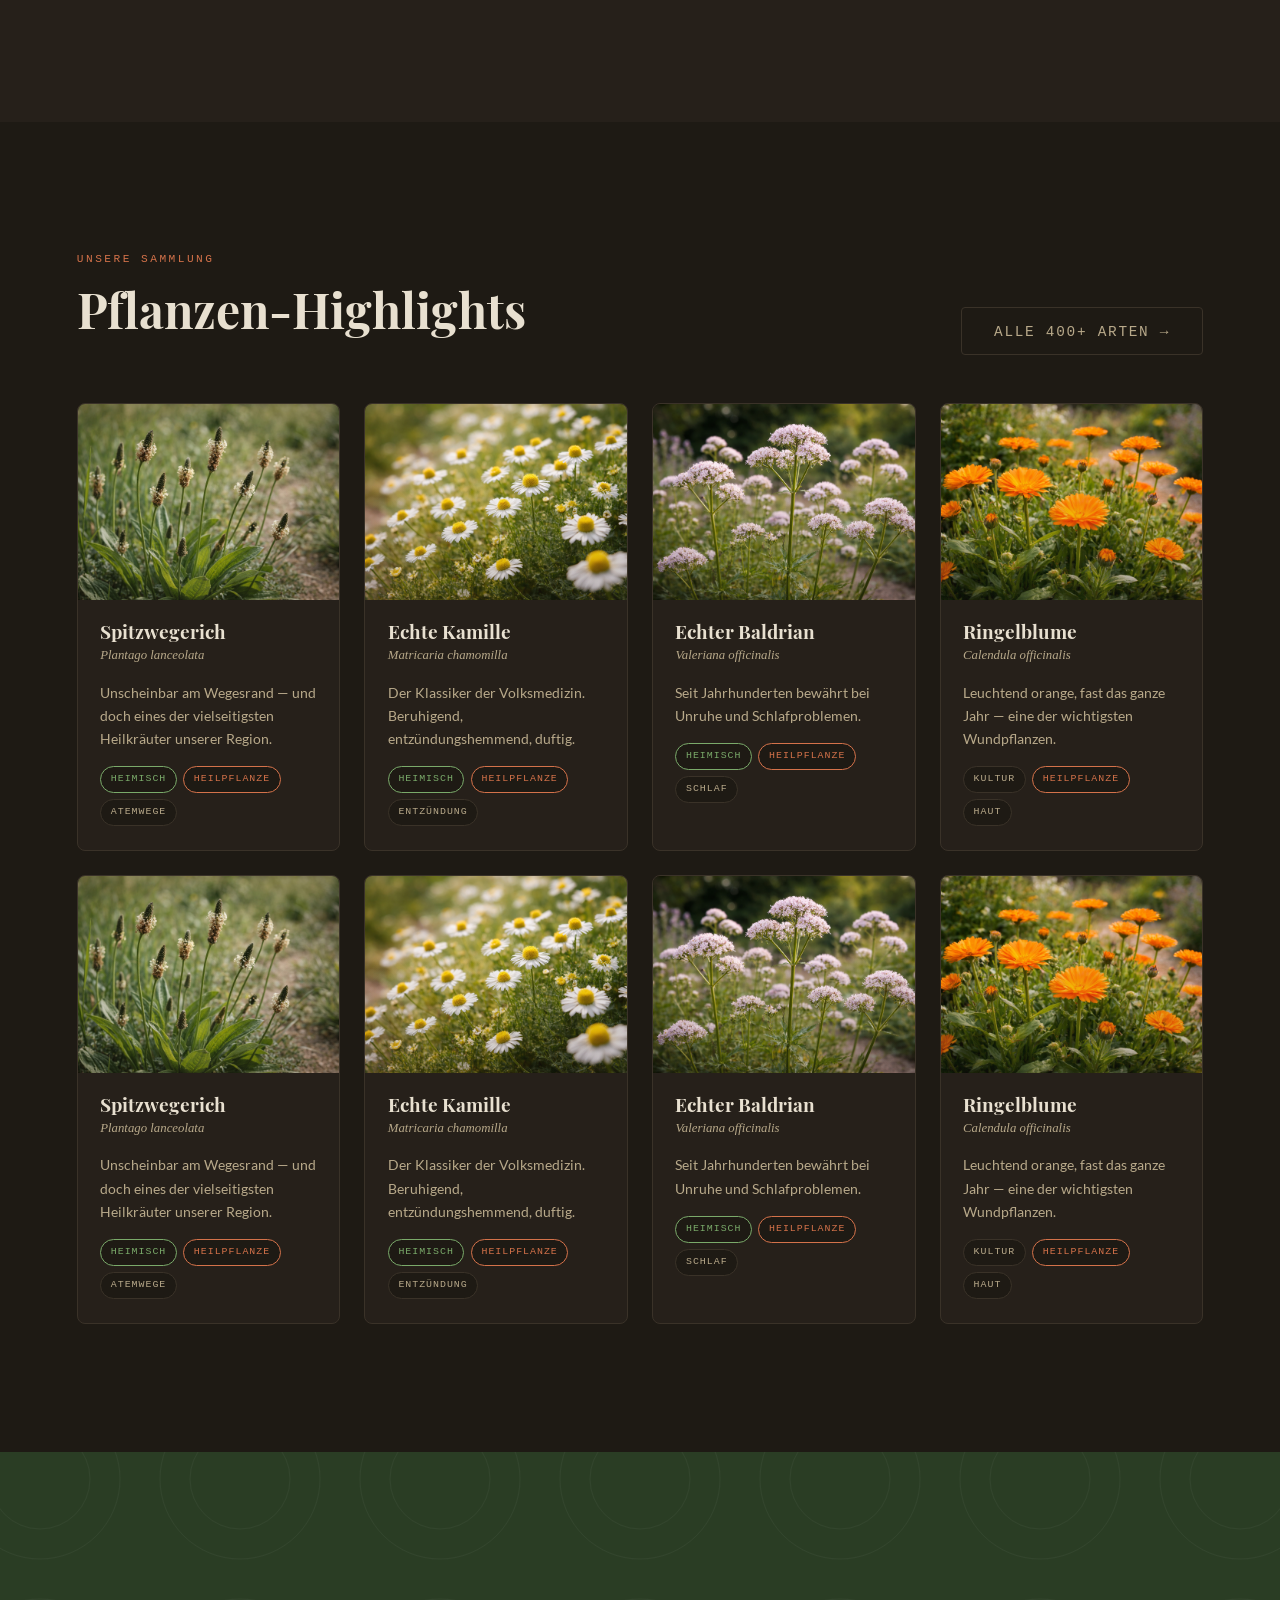
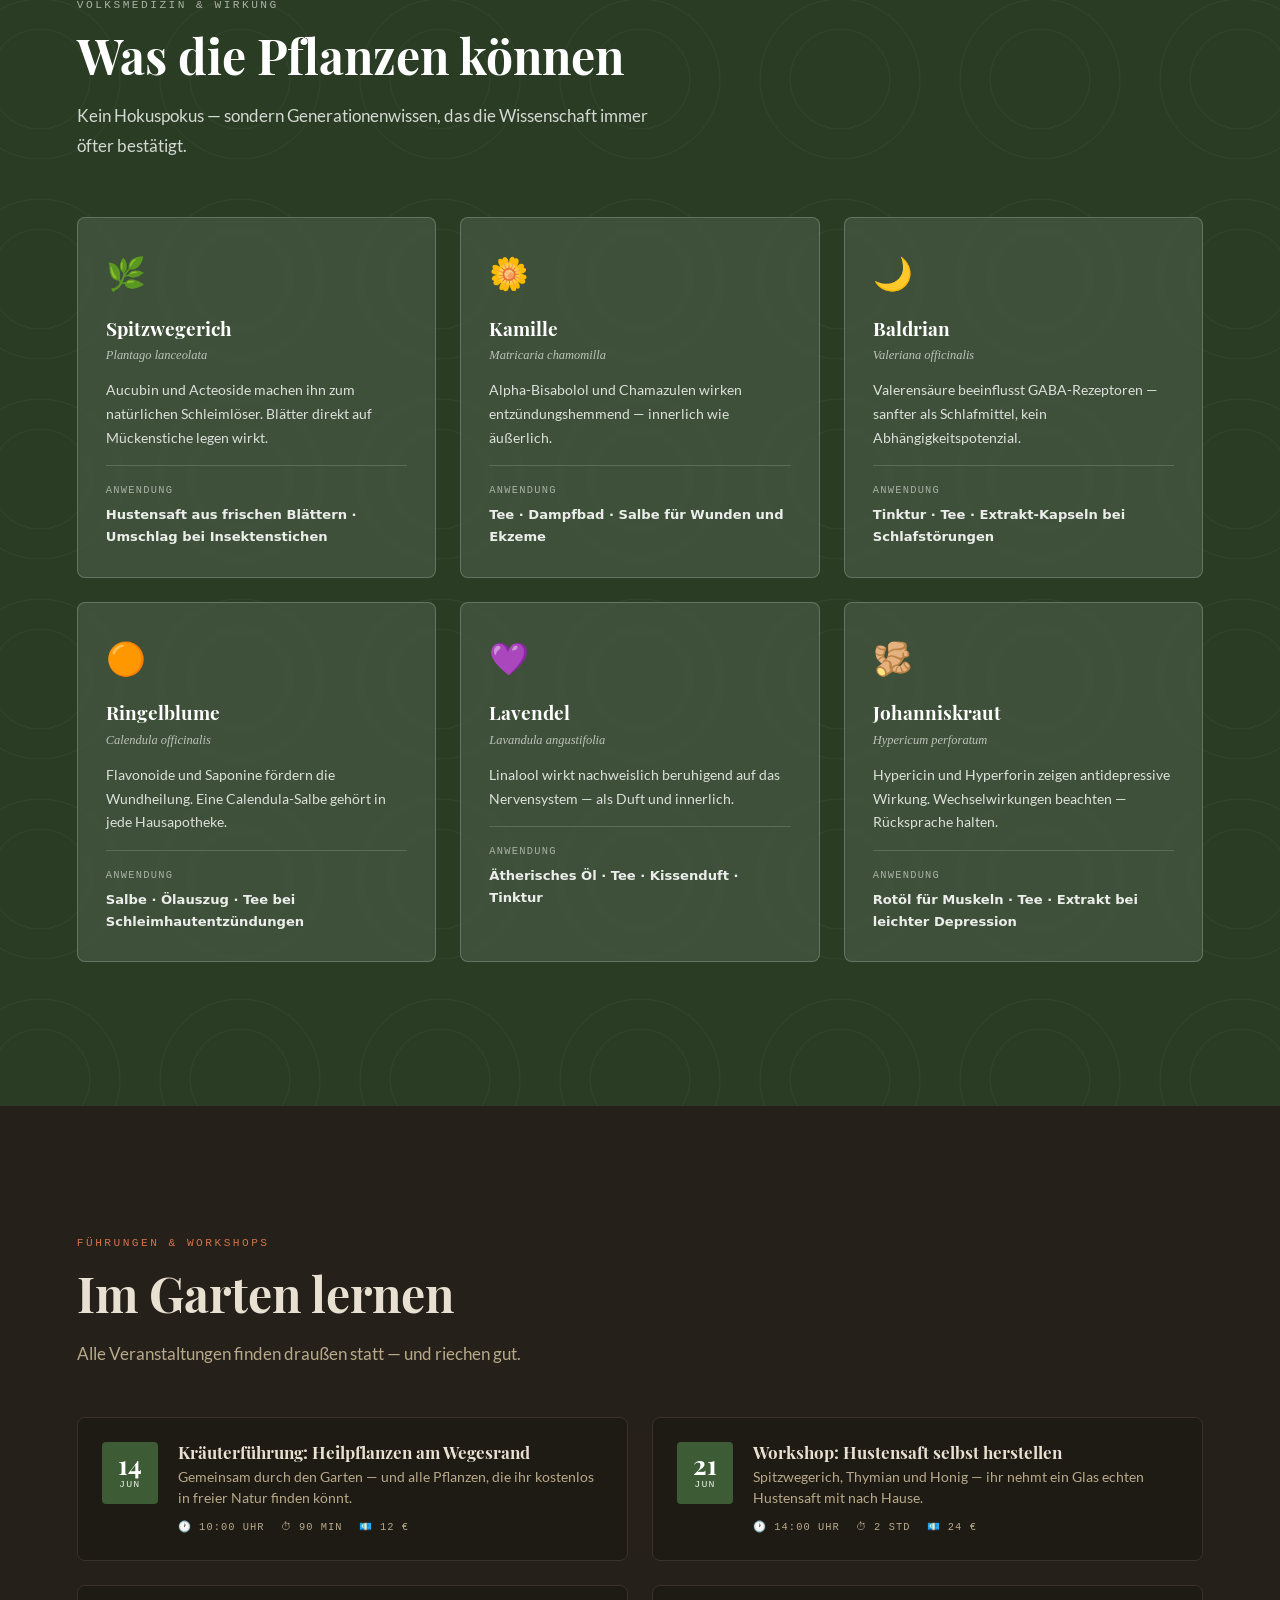
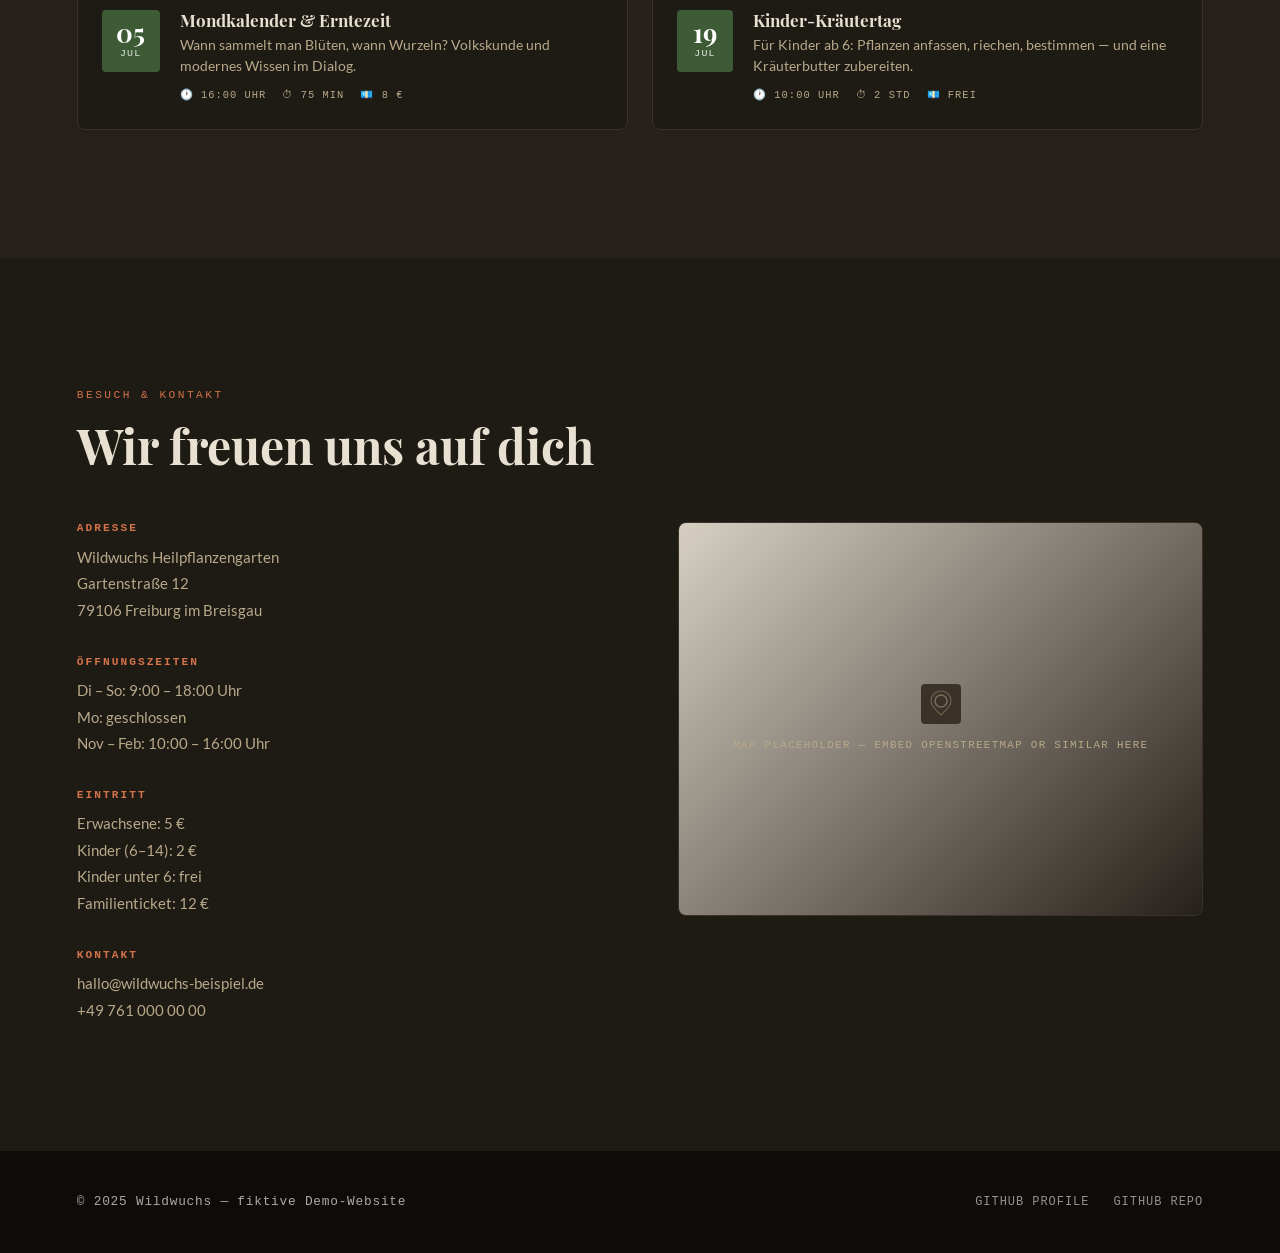
==== commit 8e4c84f3: "feat + fix: progress bar, counter + WACG feat: add scroll-driven counter animation to stats fix: pla" ====
--- a/index.html
+++ b/index.html
@@ -12,6 +12,7 @@
 
     <body>
 
+        <div class="progress-bar" aria-hidden="true"></div>
         <!-- HEADER -->
         <header class="site-header" id="site-header">
             <div class="header-inner">
@@ -90,18 +91,19 @@
 
             <!-- ABOUT THE GARDEN -->
             <section id="about" aria-labelledby="about-title">
-                <div class="sda-reveal">
+                <!-- <div class="sda-reveal">
                     <p class="section-label">Unsere Geschichte</p>
                     <h2 class="section-title" id="about-title">Mehr als ein Garten</h2>
-                </div>
+                </div> -->
                 <div class="about-grid">
                     <div class="about-img-wrap sda-reveal">
-                        <!-- Replace src — recommended: 800×1000 px, portrait -->
                         <img src="img/wildwuchs-heilpflanzengarten.jpg" alt="Blick in den Wildwuchs Heilpflanzengarten"
                             class="about-img" width="600" height="800" loading="lazy" />
                     </div>
                     <div class="about-text">
                         <div class="sda-reveal">
+                            <p class="section-label">Unsere Geschichte</p>
+                            <h2 class="section-title" id="about-title">Mehr als ein Garten</h2>
                             <p>Inmitten der Stadt liegt unser Heilpflanzengarten — ein Ort, an dem altes Wissen auf
                                 lebendige Erde trifft. Seit 1987 pflegen wir hier über 400 Pflanzenarten, von
                                 Wildkräutern bis zu seltenen Heilpflanzen aus aller Welt.</p>
@@ -111,13 +113,28 @@
                                 möchtest — er sieht jedes Mal anders aus.</p>
                         </div>
                         <div class="stats-row sda-reveal">
-                            <div class="stat"><span class="stat-number">400+</span><span
-                                    class="stat-label">Pflanzenarten</span></div>
-                            <div class="stat"><span class="stat-number">37</span><span class="stat-label">Jahre
-                                    gewachsen</span></div>
-                            <div class="stat"><span class="stat-number">12</span><span
-                                    class="stat-label">Themengärten</span></div>
-                        </div>
+                            <div class="stat">
+                                <span class="stat-number"></span>
+                                <span class="stat-label">Pflanzenarten</span>
+                            </div>
+                            <div class="stat">
+                                <span class="stat-number"></span>
+                                <span class="stat-label">Jahre gewachsen</span>
+                            </div>
+                            <div class="stat">
+                                <span class="stat-number"></span>
+                                <span class="stat-label">Themengärten</span>
+                            </div>
+                        </div>
+
+                        <!-- <div class="stats-row sda-reveal">
+    <div class="stat"><span class="stat-number">400+</span><span
+            class="stat-label">Pflanzenarten</span></div>
+    <div class="stat"><span class="stat-number">37</span><span class="stat-label">Jahre
+            gewachsen</span></div>
+    <div class="stat"><span class="stat-number">12</span><span
+            class="stat-label">Themengärten</span></div>
+</div> -->
                     </div>
                 </div>
             </section>
@@ -433,20 +450,20 @@
                 <div class="kontakt-grid">
                     <div class="info-block sda-reveal">
                         <div class="info-item">
-                            <h4>Adresse</h4>
+                            <h3>Adresse</h3>
                             <p>Wildwuchs Heilpflanzengarten<br />Gartenstraße 12<br />79106 Freiburg im Breisgau</p>
                         </div>
                         <div class="info-item">
-                            <h4>Öffnungszeiten</h4>
+                            <h3>Öffnungszeiten</h3>
                             <p>Di – So: 9:00 – 18:00 Uhr<br />Mo: geschlossen<br />Nov – Feb: 10:00 – 16:00 Uhr</p>
                         </div>
                         <div class="info-item">
-                            <h4>Eintritt</h4>
+                            <h3>Eintritt</h3>
                             <p>Erwachsene: 5 €<br />Kinder (6–14): 2 €<br />Kinder unter 6: frei<br />Familienticket: 12
                                 €</p>
                         </div>
                         <div class="info-item">
-                            <h4>Kontakt</h4>
+                            <h3>Kontakt</h3>
                             <p>
                                 <a href="mailto:hallo@wildwuchs-beispiel.de">hallo@wildwuchs-beispiel.de</a><br />
                                 +49 761 000 00 00
--- a/style.css
+++ b/style.css
@@ -58,7 +58,7 @@
     font-display: swap;
 }
 
-/* ============================================================
+/* =========================================================
    TOKENS & THEME
 ============================================================ */
 :root {
@@ -121,9 +121,9 @@
     }
 }
 
-/* ============================================================
+/* =======================================
    RESET & BASE
-============================================================ */
+========================================== */
 *,
 *::before,
 *::after {
@@ -173,7 +173,32 @@
     white-space: nowrap;
 }
 
-/* ============================================================
+/* =======================================
+   PROGRESS BAR — scroll()
+========================================== */
+
+.progress-bar {
+    position: fixed;
+    top: 0;
+    left: 0;
+    height: 2px;
+    background: var(--accent2);
+    animation: grow-width linear;
+    animation-timeline: scroll(root block);
+    z-index: 200;
+}
+
+@keyframes grow-width {
+    from {
+        width: 0%;
+    }
+
+    to {
+        width: 100%;
+    }
+}
+
+/* =========================================================
    HEADER — shrink via scroll-driven animation, no JS needed
 ============================================================ */
 .site-header {
@@ -412,16 +437,17 @@
     display: block;
 }
 
-/* ============================================================
+/* =======================================
    MAIN CONTENT OFFSET
-============================================================ */
+========================================== */
+
 main {
     padding-top: var(--nav-h);
 }
 
-/* ============================================================
+/* =======================================
    SECTION BASE
-============================================================ */
+========================================== */
 section {
     padding: clamp(4rem, 10vw, 8rem) clamp(1.5rem, 6vw, 5rem);
     scroll-margin-top: var(--nav-h-sm);
@@ -452,7 +478,7 @@
 /* ============================================================
    SCROLL-REVEAL FALLBACK (browsers without animation-timeline)
    The .reveal and .visible classes are added via JS
-============================================================ */
+=============================================================== */
 .reveal {
     opacity: 0;
     transform: translateY(32px);
@@ -464,7 +490,7 @@
     transform: translateY(0);
 }
 
-/* ============================================================
+/* =========================================================
    SCROLL-DRIVEN ANIMATIONS — progressive enhancement
 ============================================================ */
 @supports (animation-timeline: scroll()) {
@@ -725,9 +751,10 @@
     }
 }
 
-/* ============================================================
+/* =======================================
    HERO
-============================================================ */
+========================================== */
+
 #hero {
     /* min-height: 100svh; */
     height: 90vh;
@@ -854,15 +881,15 @@
     }
 }
 
-/* ============================================================
+/* =======================================
    BUTTONS
-============================================================ */
+========================================== */
 .btn {
     display: inline-block;
-    padding: 0.75rem 2rem;
+    padding: 0.75rem 2rem 0.6rem;
     border-radius: var(--radius);
     font-family: var(--ff-label);
-    font-size: 0.78rem;
+    font-size: 0.9rem;
     letter-spacing: 0.12em;
     text-transform: uppercase;
     cursor: pointer;
@@ -872,13 +899,15 @@
 
 .btn-primary {
     background: var(--accent2);
-    color: #fff;
+    border: 1.5px solid var(--clr-moss-light);
+    color: var(--clr-bark);
 }
 
 .btn-primary:hover {
-    background: var(--clr-moss);
+    background: var(--clr-moss-light);
+    border: 1.5px solid var(--clr-moss-light);
     transform: translateY(-2px);
-    box-shadow: 0 6px 20px rgba(74, 103, 65, 0.35);
+    /* box-shadow: 0 4px 20px rgba(74, 103, 65, 0.35); */
 }
 
 .btn-outline {
@@ -888,15 +917,22 @@
 }
 
 .btn-outline:hover {
-    border-color: var(--accent2);
-    color: var(--accent2);
-}
-
-/* ============================================================
+    border-color: var(--clr-moss-light);
+    color: var(--clr-moss-light);
+    transform: translateY(-2px);
+}
+
+/* =======================================
    ABOUT SECTION
-============================================================ */
+========================================== */
 #about {
     background: var(--bg-alt);
+}
+
+@property --num {
+    syntax: '<integer>';
+    initial-value: 0;
+    inherits: false;
 }
 
 .about-grid {
@@ -904,7 +940,7 @@
     grid-template-columns: 1fr 1fr;
     gap: clamp(2rem, 6vw, 5rem);
     align-items: center;
-    margin-top: 3rem;
+    /* margin-top: 3rem; */
 }
 
 .about-img-wrap {
@@ -935,6 +971,10 @@
     line-height: 1.85;
 }
 
+.about-text p.section-label {
+    color: var(--accent);
+}
+
 .stats-row {
     display: flex;
     gap: 2.5rem;
@@ -954,6 +994,72 @@
     font-weight: 700;
     color: var(--accent2);
     line-height: 1;
+    animation: count-to-400 linear both;
+    animation-timeline: view(block);
+    animation-range: entry 10% cover 60%;
+    counter-reset: num var(--num);
+}
+
+.stat-number::after {
+    content: counter(num);
+}
+
+.stat:nth-child(1) .stat-number {
+    animation-name: count-to-400;
+}
+
+.stat:nth-child(1) .stat-number::before {
+    content: '';
+}
+
+.stat:nth-child(1) .stat-number::after {
+    content: counter(num) '+';
+}
+
+.stat:nth-child(2) .stat-number {
+    animation-name: count-to-37;
+}
+
+.stat:nth-child(3) .stat-number {
+    animation-name: count-to-12;
+}
+
+@keyframes count-to-400 {
+    from {
+        --num: 0;
+    }
+
+    to {
+        --num: 400;
+    }
+}
+
+@keyframes count-to-37 {
+    from {
+        --num: 0;
+    }
+
+    to {
+        --num: 37;
+    }
+}
+
+@keyframes count-to-12 {
+    from {
+        --num: 0;
+    }
+
+    to {
+        --num: 12;
+    }
+}
+
+.stat-suffix {
+    font-size: 1.6rem;
+    font-weight: 700;
+    color: var(--accent2);
+    vertical-align: super;
+    line-height: 0;
 }
 
 .stat-label {
@@ -964,9 +1070,9 @@
     color: var(--fg-muted);
 }
 
-/* ============================================================
+/* =======================================
    PLANT COLLECTION
-============================================================ */
+========================================== */
 #pflanzen {
     background: var(--bg);
 }
@@ -1075,9 +1181,9 @@
     color: var(--accent2);
 }
 
-/* ============================================================
+/* =======================================
    HEALING KNOWLEDGE STRIP
-============================================================ */
+========================================== */
 #heilwissen {
     background: var(--accent2);
     color: #fff;
@@ -1185,9 +1291,9 @@
     margin-top: 0.25rem;
 }
 
-/* ============================================================
+/* =======================================
    EVENTS
-============================================================ */
+========================================== */
 #veranstaltungen {
     background: var(--bg-alt);
 }
@@ -1276,9 +1382,9 @@
     gap: 0.3rem;
 }
 
-/* ============================================================
+/* =======================================
    CONTACT / VISITOR INFO
-============================================================ */
+========================================== */
 #kontakt {
     background: var(--bg);
 }
@@ -1297,9 +1403,9 @@
     gap: 2rem;
 }
 
-.info-item h4 {
+.info-item h3 {
     font-family: var(--ff-label);
-    font-size: 0.68rem;
+    font-size: 0.7rem;
     letter-spacing: 0.18em;
     text-transform: uppercase;
     color: var(--accent);
@@ -1329,9 +1435,9 @@
     text-transform: uppercase;
 }
 
-/* ============================================================
+/* =======================================
    FOOTER
-============================================================ */
+========================================== */
 footer {
     background: var(--clr-bark);
     color: rgba(255, 255, 255, 0.65);
@@ -1359,7 +1465,7 @@
 }
 
 .footer-links a {
-    color: rgba(255, 255, 255, 0.45);
+    color: rgba(255, 255, 255, 0.55);
     font-size: 0.75rem;
     font-family: var(--ff-label);
     letter-spacing: 0.08em;
@@ -1371,13 +1477,13 @@
     color: rgba(255, 255, 255, 0.9);
 }
 
-/* ============================================================
+/* =======================================
    BACK TO TOP
-============================================================ */
+========================================== */
 .back-to-top {
     position: fixed;
     bottom: 2rem;
-    right: 2rem;
+    right: 1.2rem;
     z-index: 90;
     width: 44px;
     height: 44px;
@@ -1407,9 +1513,9 @@
     transform: translateY(-3px);
 }
 
-/* ============================================================
+/* =======================================
    RESPONSIVE
-============================================================ */
+========================================== */
 @media (max-width: 768px) {
     .site-nav a:not(.lang-toggle) {
         display: none;
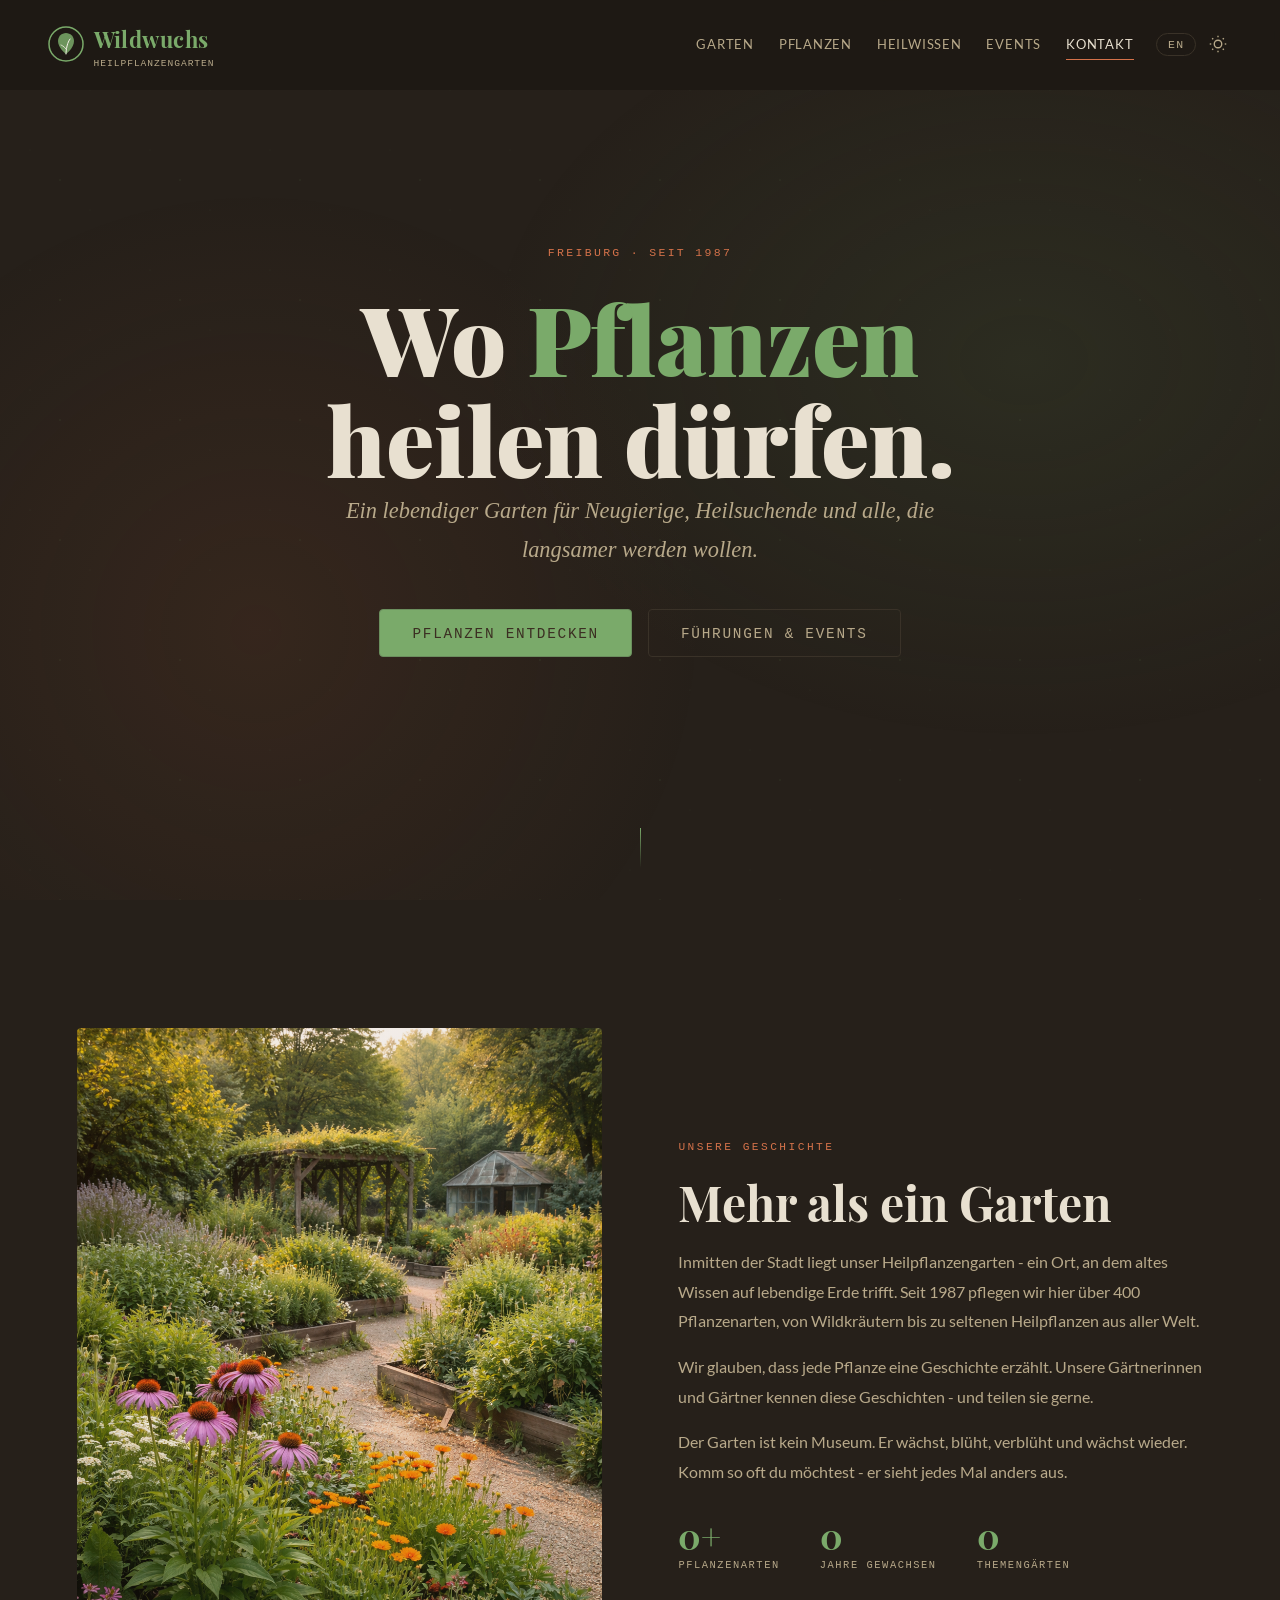
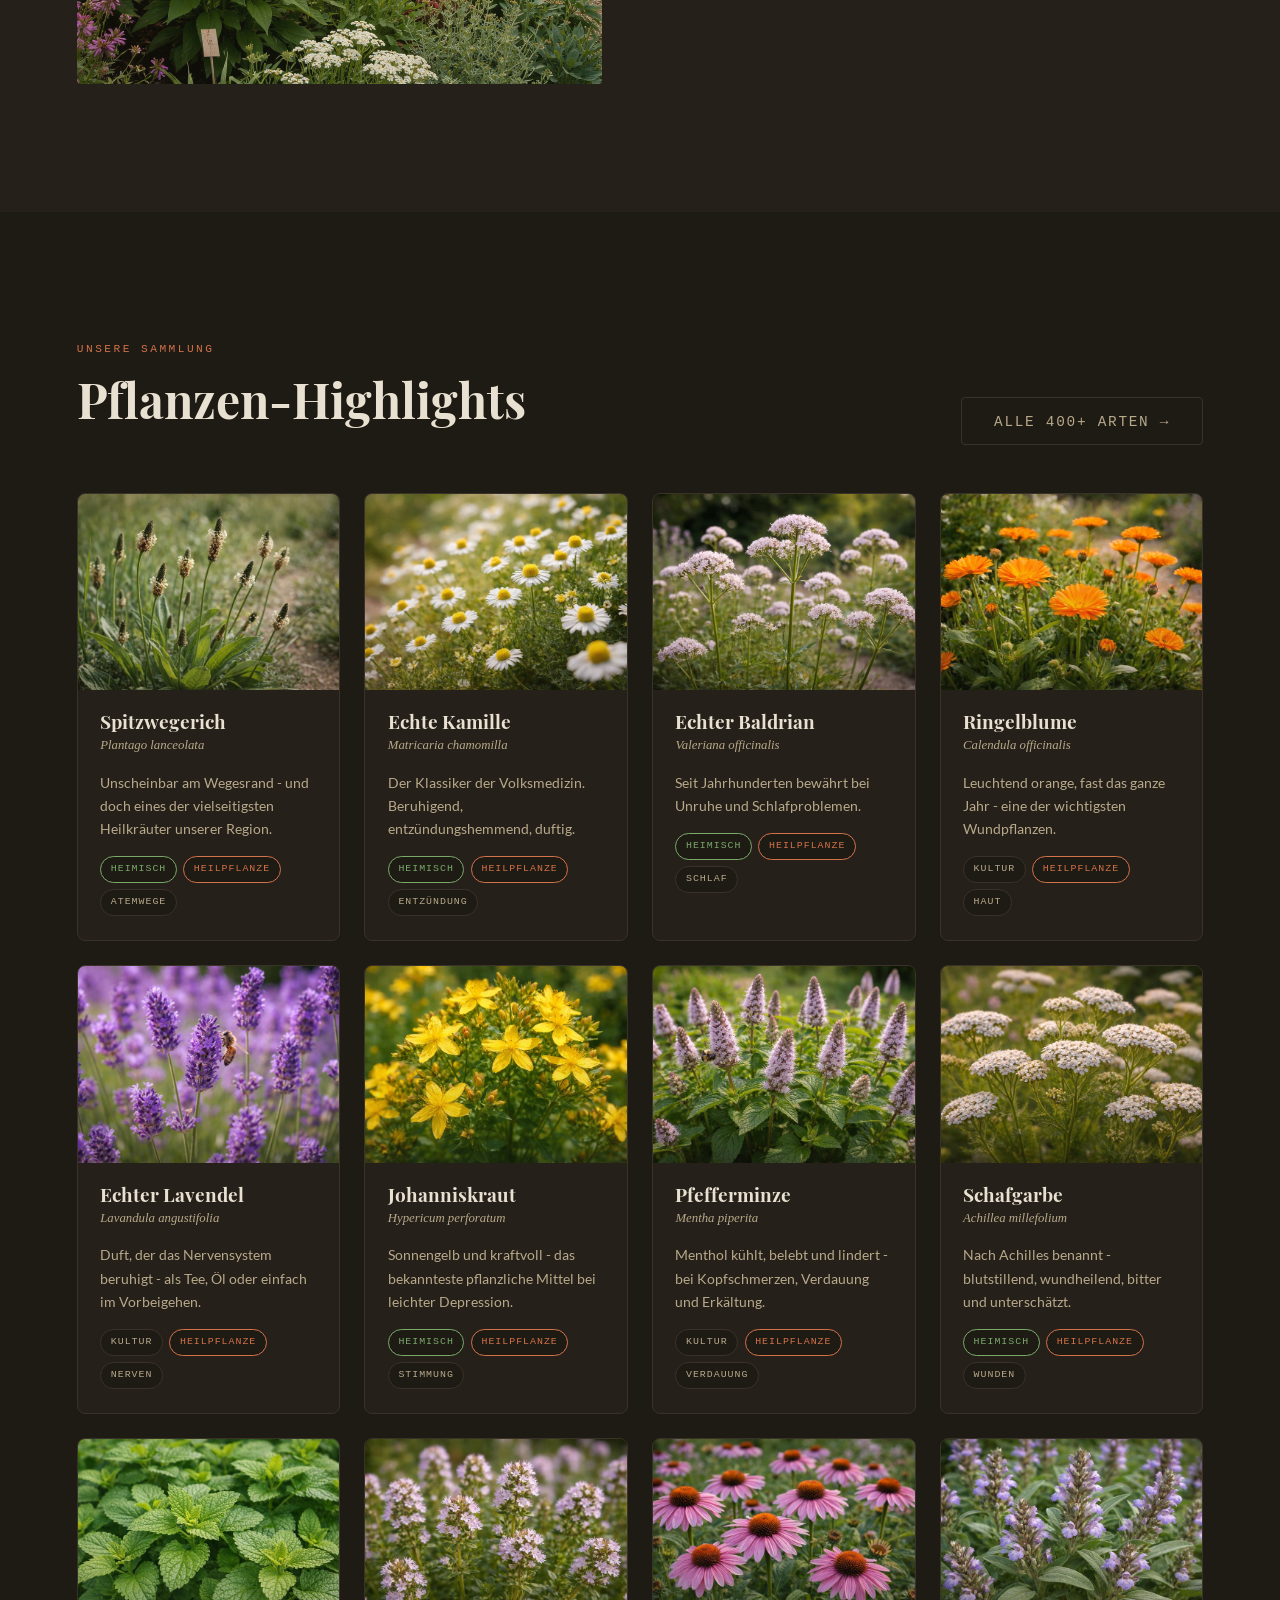
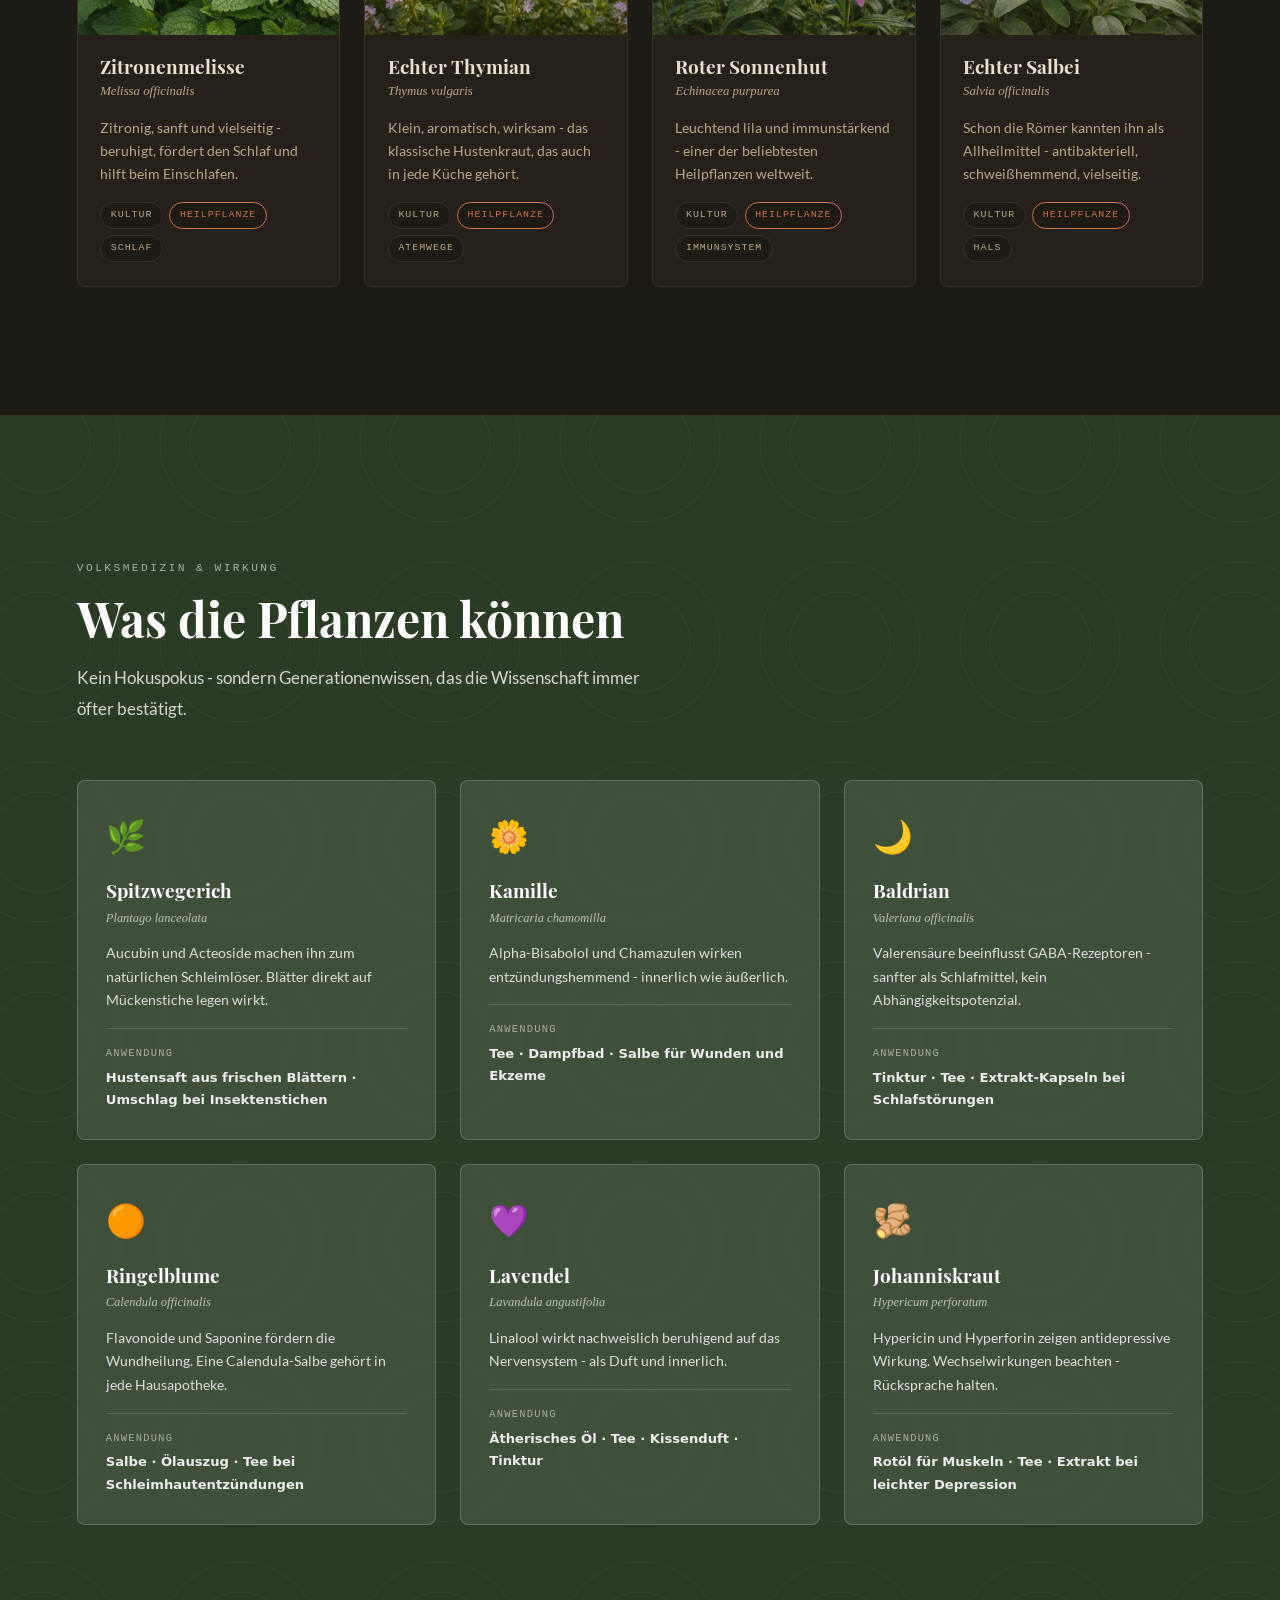
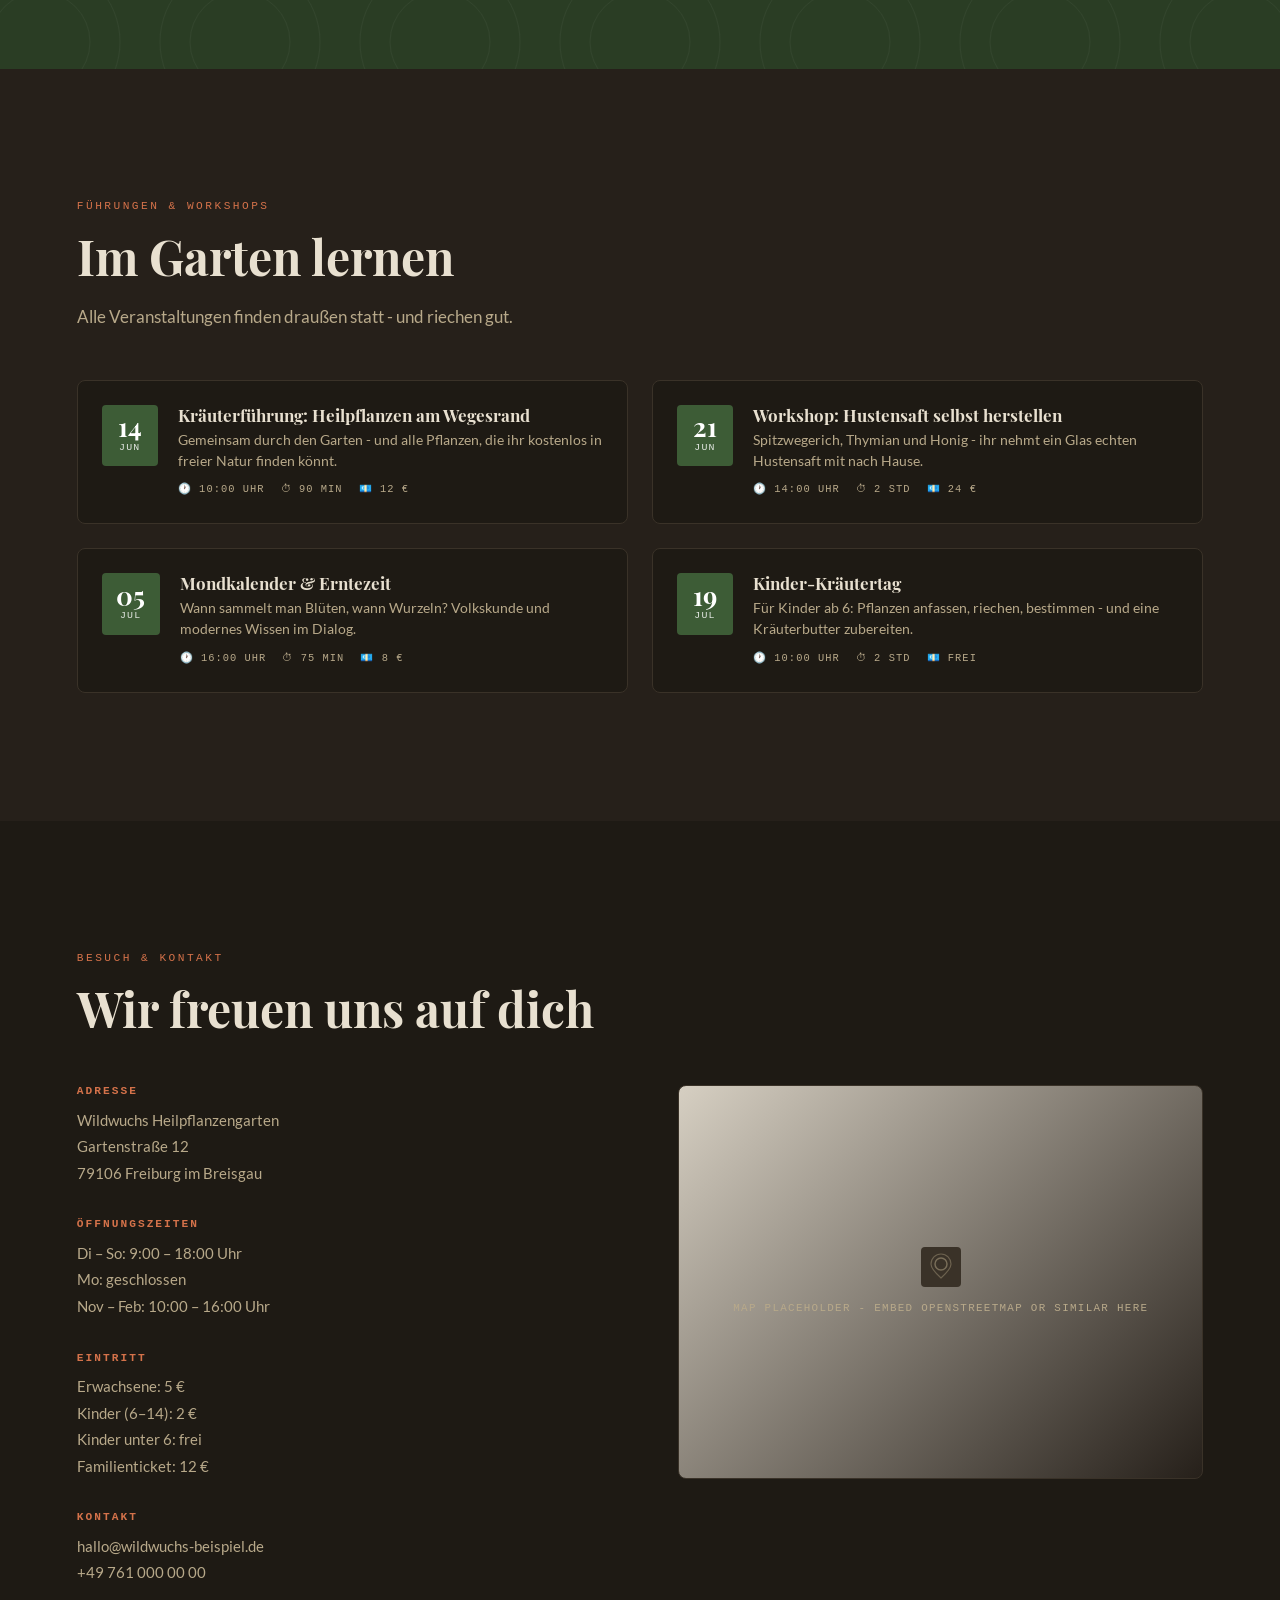
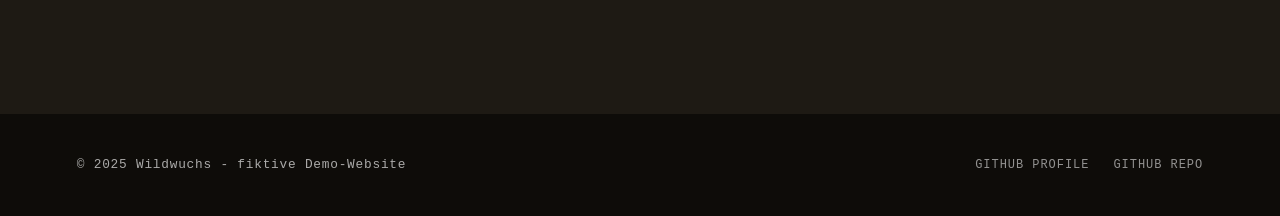
==== commit 252b3d66: "feat: add favicon + cards plant collection" ====
--- a/index.html
+++ b/index.html
@@ -4,8 +4,11 @@
     <head>
         <meta charset="UTF-8" />
         <meta name="viewport" content="width=device-width, initial-scale=1.0" />
-        <title>Wildwuchs — Lebendiger Heilpflanzengarten</title>
+        <title>Wildwuchs - Lebendiger Heilpflanzengarten</title>
         <meta name="description" content="Ein lebendiger Ort für Heilpflanzen, Wissen und Begegnung." />
+        <meta name="author" content="Bianca - DevPanicZone">
+        <link rel="icon" href="favicon.png" type="image/png">
+        <link rel="icon" href="favicon.svg" type="image/svg+xml">
         <link rel="stylesheet" href="style.css" />
 
     </head>
@@ -17,7 +20,7 @@
         <header class="site-header" id="site-header">
             <div class="header-inner">
 
-                <!-- Brand — replace SVG with your own logo -->
+                <!-- Brand - replace SVG with your own logo -->
                 <a href="#hero" class="brand" aria-label="Wildwuchs – zur Startseite">
                     <svg class="brand-icon" viewBox="0 0 36 36" fill="none" xmlns="http://www.w3.org/2000/svg"
                         aria-hidden="true">
@@ -104,13 +107,13 @@
                         <div class="sda-reveal">
                             <p class="section-label">Unsere Geschichte</p>
                             <h2 class="section-title" id="about-title">Mehr als ein Garten</h2>
-                            <p>Inmitten der Stadt liegt unser Heilpflanzengarten — ein Ort, an dem altes Wissen auf
+                            <p>Inmitten der Stadt liegt unser Heilpflanzengarten - ein Ort, an dem altes Wissen auf
                                 lebendige Erde trifft. Seit 1987 pflegen wir hier über 400 Pflanzenarten, von
                                 Wildkräutern bis zu seltenen Heilpflanzen aus aller Welt.</p>
                             <p>Wir glauben, dass jede Pflanze eine Geschichte erzählt. Unsere Gärtnerinnen und Gärtner
-                                kennen diese Geschichten — und teilen sie gerne.</p>
+                                kennen diese Geschichten - und teilen sie gerne.</p>
                             <p>Der Garten ist kein Museum. Er wächst, blüht, verblüht und wächst wieder. Komm so oft du
-                                möchtest — er sieht jedes Mal anders aus.</p>
+                                möchtest - er sieht jedes Mal anders aus.</p>
                         </div>
                         <div class="stats-row sda-reveal">
                             <div class="stat">
@@ -126,15 +129,6 @@
                                 <span class="stat-label">Themengärten</span>
                             </div>
                         </div>
-
-                        <!-- <div class="stats-row sda-reveal">
-    <div class="stat"><span class="stat-number">400+</span><span
-            class="stat-label">Pflanzenarten</span></div>
-    <div class="stat"><span class="stat-number">37</span><span class="stat-label">Jahre
-            gewachsen</span></div>
-    <div class="stat"><span class="stat-number">12</span><span
-            class="stat-label">Themengärten</span></div>
-</div> -->
                     </div>
                 </div>
             </section>
@@ -150,6 +144,7 @@
                 </div>
                 <div class="pflanzen-grid">
 
+                    <!-- Spitzwegerich -->
                     <article class="pflanze-card">
                         <div class="pflanze-img">
                             <img src="img/spitzwegerich.jpg" alt="Spitzwegerich (Plantago lanceolata)" width="520"
@@ -158,7 +153,7 @@
                         <div class="pflanze-body">
                             <h3 class="pflanze-name">Spitzwegerich</h3>
                             <p class="pflanze-latin">Plantago lanceolata</p>
-                            <p class="pflanze-desc">Unscheinbar am Wegesrand — und doch eines der vielseitigsten
+                            <p class="pflanze-desc">Unscheinbar am Wegesrand - und doch eines der vielseitigsten
                                 Heilkräuter unserer Region.</p>
                             <div class="pflanze-tags">
                                 <span class="tag moss">Heimisch</span>
@@ -168,6 +163,7 @@
                         </div>
                     </article>
 
+                    <!-- Kamille -->
                     <article class="pflanze-card">
                         <div class="pflanze-img">
                             <img src="img/kamille.jpg" alt="Echte Kamille (Matricaria chamomilla)" width="520"
@@ -186,6 +182,7 @@
                         </div>
                     </article>
 
+                    <!-- Baldrian -->
                     <article class="pflanze-card">
                         <div class="pflanze-img">
                             <img src="img/baldrian.jpg" alt="Echter Baldrian (Valeriana officinalis)" width="520"
@@ -203,6 +200,7 @@
                         </div>
                     </article>
 
+                    <!-- Ringelblume -->
                     <article class="pflanze-card">
                         <div class="pflanze-img">
                             <img src="img/ringelblume.jpg" alt="Ringelblume (Calendula officinalis)" width="520"
@@ -211,7 +209,7 @@
                         <div class="pflanze-body">
                             <h3 class="pflanze-name">Ringelblume</h3>
                             <p class="pflanze-latin">Calendula officinalis</p>
-                            <p class="pflanze-desc">Leuchtend orange, fast das ganze Jahr — eine der wichtigsten
+                            <p class="pflanze-desc">Leuchtend orange, fast das ganze Jahr - eine der wichtigsten
                                 Wundpflanzen.</p>
                             <div class="pflanze-tags">
                                 <span class="tag">Kultur</span>
@@ -221,73 +219,158 @@
                         </div>
                     </article>
 
-                    <article class="pflanze-card">
-                        <div class="pflanze-img">
-                            <img src="img/spitzwegerich.jpg" alt="Spitzwegerich (Plantago lanceolata)" width="520"
-                                height="390" loading="lazy" />
-                        </div>
-                        <div class="pflanze-body">
-                            <h3 class="pflanze-name">Spitzwegerich</h3>
-                            <p class="pflanze-latin">Plantago lanceolata</p>
-                            <p class="pflanze-desc">Unscheinbar am Wegesrand — und doch eines der vielseitigsten
-                                Heilkräuter unserer Region.</p>
+                    <!-- Echter Lavendel -->
+                    <article class="pflanze-card">
+                        <div class="pflanze-img">
+                            <img src="img/lavendel.jpg" alt="Echter Lavendel (Lavandula angustifolia)" width="520"
+                                height="390" loading="lazy" />
+                        </div>
+                        <div class="pflanze-body">
+                            <h3 class="pflanze-name">Echter Lavendel</h3>
+                            <p class="pflanze-latin">Lavandula angustifolia</p>
+                            <p class="pflanze-desc">Duft, der das Nervensystem beruhigt - als Tee, Öl oder einfach im
+                                Vorbeigehen.</p>
+                            <div class="pflanze-tags">
+                                <span class="tag">Kultur</span>
+                                <span class="tag terra">Heilpflanze</span>
+                                <span class="tag">Nerven</span>
+                            </div>
+                        </div>
+                    </article>
+
+                    <!-- Johanniskraut -->
+                    <article class="pflanze-card">
+                        <div class="pflanze-img">
+                            <img src="img/johanniskraut.jpg" alt="Johanniskraut (Hypericum perforatum)" width="520"
+                                height="390" loading="lazy" />
+                        </div>
+                        <div class="pflanze-body">
+                            <h3 class="pflanze-name">Johanniskraut</h3>
+                            <p class="pflanze-latin">Hypericum perforatum</p>
+                            <p class="pflanze-desc">Sonnengelb und kraftvoll - das bekannteste pflanzliche Mittel bei
+                                leichter Depression.
+                            </p>
                             <div class="pflanze-tags">
                                 <span class="tag moss">Heimisch</span>
                                 <span class="tag terra">Heilpflanze</span>
+                                <span class="tag">Stimmung</span>
+                            </div>
+                        </div>
+                    </article>
+
+                    <!-- Pfefferminze -->
+                    <article class="pflanze-card">
+                        <div class="pflanze-img">
+                            <img src="img/pfefferminze.jpg" alt="Pfefferminze (Mentha piperita)" width="520"
+                                height="390" loading="lazy" />
+                        </div>
+                        <div class="pflanze-body">
+                            <h3 class="pflanze-name">Pfefferminze</h3>
+                            <p class="pflanze-latin">Mentha piperita</p>
+                            <p class="pflanze-desc">Menthol kühlt, belebt und lindert - bei Kopfschmerzen, Verdauung und
+                                Erkältung.</p>
+                            <div class="pflanze-tags">
+                                <span class="tag">Kultur</span>
+                                <span class="tag terra">Heilpflanze</span>
+                                <span class="tag">Verdauung</span>
+                            </div>
+                        </div>
+                    </article>
+
+                    <!-- Schafgarbe -->
+                    <article class="pflanze-card">
+                        <div class="pflanze-img">
+                            <img src="img/schafgarbe.jpg" alt="Gemeine Schafgarbe (Achillea millefolium)" width="520"
+                                height="390" loading="lazy" />
+                        </div>
+                        <div class="pflanze-body">
+                            <h3 class="pflanze-name">Schafgarbe</h3>
+                            <p class="pflanze-latin">Achillea millefolium</p>
+                            <p class="pflanze-desc">Nach Achilles benannt - blutstillend, wundheilend, bitter und
+                                unterschätzt.</p>
+                            <div class="pflanze-tags">
+                                <span class="tag moss">Heimisch</span>
+                                <span class="tag terra">Heilpflanze</span>
+                                <span class="tag">Wunden</span>
+                            </div>
+                        </div>
+                    </article>
+
+                    <!-- Zitronenmelisse -->
+                    <article class="pflanze-card">
+                        <div class="pflanze-img">
+                            <img src="img/melisse.jpg" alt="Zitronenmelisse (Melissa officinalis)" width="520"
+                                height="390" loading="lazy" />
+                        </div>
+                        <div class="pflanze-body">
+                            <h3 class="pflanze-name">Zitronenmelisse</h3>
+                            <p class="pflanze-latin">Melissa officinalis</p>
+                            <p class="pflanze-desc">Zitronig, sanft und vielseitig - beruhigt, fördert den Schlaf und
+                                hilft beim
+                                Einschlafen.</p>
+                            <div class="pflanze-tags">
+                                <span class="tag">Kultur</span>
+                                <span class="tag terra">Heilpflanze</span>
+                                <span class="tag">Schlaf</span>
+                            </div>
+                        </div>
+                    </article>
+
+                    <!-- Echter Thymian -->
+                    <article class="pflanze-card">
+                        <div class="pflanze-img">
+                            <img src="img/thymian.jpg" alt="Echter Thymian (Thymus vulgaris)" width="520" height="390"
+                                loading="lazy" />
+                        </div>
+                        <div class="pflanze-body">
+                            <h3 class="pflanze-name">Echter Thymian</h3>
+                            <p class="pflanze-latin">Thymus vulgaris</p>
+                            <p class="pflanze-desc">Klein, aromatisch, wirksam - das klassische Hustenkraut, das auch in
+                                jede Küche gehört.
+                            </p>
+                            <div class="pflanze-tags">
+                                <span class="tag">Kultur</span>
+                                <span class="tag terra">Heilpflanze</span>
                                 <span class="tag">Atemwege</span>
                             </div>
                         </div>
                     </article>
 
-                    <article class="pflanze-card">
-                        <div class="pflanze-img">
-                            <img src="img/kamille.jpg" alt="Echte Kamille (Matricaria chamomilla)" width="520"
-                                height="390" loading="lazy" />
-                        </div>
-                        <div class="pflanze-body">
-                            <h3 class="pflanze-name">Echte Kamille</h3>
-                            <p class="pflanze-latin">Matricaria chamomilla</p>
-                            <p class="pflanze-desc">Der Klassiker der Volksmedizin. Beruhigend, entzündungshemmend,
-                                duftig.</p>
-                            <div class="pflanze-tags">
-                                <span class="tag moss">Heimisch</span>
-                                <span class="tag terra">Heilpflanze</span>
-                                <span class="tag">Entzündung</span>
-                            </div>
-                        </div>
-                    </article>
-
-                    <article class="pflanze-card">
-                        <div class="pflanze-img">
-                            <img src="img/baldrian.jpg" alt="Echter Baldrian (Valeriana officinalis)" width="520"
-                                height="390" loading="lazy" />
-                        </div>
-                        <div class="pflanze-body">
-                            <h3 class="pflanze-name">Echter Baldrian</h3>
-                            <p class="pflanze-latin">Valeriana officinalis</p>
-                            <p class="pflanze-desc">Seit Jahrhunderten bewährt bei Unruhe und Schlafproblemen.</p>
-                            <div class="pflanze-tags">
-                                <span class="tag moss">Heimisch</span>
-                                <span class="tag terra">Heilpflanze</span>
-                                <span class="tag">Schlaf</span>
-                            </div>
-                        </div>
-                    </article>
-
-                    <article class="pflanze-card">
-                        <div class="pflanze-img">
-                            <img src="img/ringelblume.jpg" alt="Ringelblume (Calendula officinalis)" width="520"
-                                height="390" loading="lazy" />
-                        </div>
-                        <div class="pflanze-body">
-                            <h3 class="pflanze-name">Ringelblume</h3>
-                            <p class="pflanze-latin">Calendula officinalis</p>
-                            <p class="pflanze-desc">Leuchtend orange, fast das ganze Jahr — eine der wichtigsten
-                                Wundpflanzen.</p>
-                            <div class="pflanze-tags">
-                                <span class="tag">Kultur</span>
-                                <span class="tag terra">Heilpflanze</span>
-                                <span class="tag">Haut</span>
+                    <!-- Roter Sonnenhut -->
+                    <article class="pflanze-card">
+                        <div class="pflanze-img">
+                            <img src="img/echinacea.jpg" alt="Roter Sonnenhut (Echinacea purpurea)" width="520"
+                                height="390" loading="lazy" />
+                        </div>
+                        <div class="pflanze-body">
+                            <h3 class="pflanze-name">Roter Sonnenhut</h3>
+                            <p class="pflanze-latin">Echinacea purpurea</p>
+                            <p class="pflanze-desc">Leuchtend lila und immunstärkend - einer der beliebtesten
+                                Heilpflanzen weltweit.</p>
+                            <div class="pflanze-tags">
+                                <span class="tag">Kultur</span>
+                                <span class="tag terra">Heilpflanze</span>
+                                <span class="tag">Immunsystem</span>
+                            </div>
+                        </div>
+                    </article>
+
+                    <!-- Echter Salbei -->
+                    <article class="pflanze-card">
+                        <div class="pflanze-img">
+                            <img src="img/salbei.jpg" alt="Echter Salbei (Salvia officinalis)" width="520" height="390"
+                                loading="lazy" />
+                        </div>
+                        <div class="pflanze-body">
+                            <h3 class="pflanze-name">Echter Salbei</h3>
+                            <p class="pflanze-latin">Salvia officinalis</p>
+                            <p class="pflanze-desc">Schon die Römer kannten ihn als Allheilmittel - antibakteriell,
+                                schweißhemmend,
+                                vielseitig.</p>
+                            <div class="pflanze-tags">
+                                <span class="tag">Kultur</span>
+                                <span class="tag terra">Heilpflanze</span>
+                                <span class="tag">Hals</span>
                             </div>
                         </div>
                     </article>
@@ -300,7 +383,7 @@
                 <div class="heilwissen-intro sda-reveal">
                     <p class="section-label">Volksmedizin &amp; Wirkung</p>
                     <h2 class="section-title" id="heilwissen-title">Was die Pflanzen können</h2>
-                    <p class="section-intro">Kein Hokuspokus — sondern Generationenwissen, das die Wissenschaft immer
+                    <p class="section-intro">Kein Hokuspokus - sondern Generationenwissen, das die Wissenschaft immer
                         öfter bestätigt.</p>
                 </div>
                 <div class="heilwissen-grid">
@@ -321,7 +404,7 @@
                         <span class="heil-icon" aria-hidden="true">🌼</span>
                         <h3>Kamille</h3>
                         <span class="heil-latin">Matricaria chamomilla</span>
-                        <p>Alpha-Bisabolol und Chamazulen wirken entzündungshemmend — innerlich wie äußerlich.</p>
+                        <p>Alpha-Bisabolol und Chamazulen wirken entzündungshemmend - innerlich wie äußerlich.</p>
                         <div class="heil-anwendung">
                             Anwendung
                             <strong>Tee · Dampfbad · Salbe für Wunden und Ekzeme</strong>
@@ -332,7 +415,7 @@
                         <span class="heil-icon" aria-hidden="true">🌙</span>
                         <h3>Baldrian</h3>
                         <span class="heil-latin">Valeriana officinalis</span>
-                        <p>Valerensäure beeinflusst GABA-Rezeptoren — sanfter als Schlafmittel, kein
+                        <p>Valerensäure beeinflusst GABA-Rezeptoren - sanfter als Schlafmittel, kein
                             Abhängigkeitspotenzial.</p>
                         <div class="heil-anwendung">
                             Anwendung
@@ -356,7 +439,7 @@
                         <span class="heil-icon" aria-hidden="true">💜</span>
                         <h3>Lavendel</h3>
                         <span class="heil-latin">Lavandula angustifolia</span>
-                        <p>Linalool wirkt nachweislich beruhigend auf das Nervensystem — als Duft und innerlich.</p>
+                        <p>Linalool wirkt nachweislich beruhigend auf das Nervensystem - als Duft und innerlich.</p>
                         <div class="heil-anwendung">
                             Anwendung
                             <strong>Ätherisches Öl · Tee · Kissenduft · Tinktur</strong>
@@ -367,7 +450,7 @@
                         <span class="heil-icon" aria-hidden="true">🫚</span>
                         <h3>Johanniskraut</h3>
                         <span class="heil-latin">Hypericum perforatum</span>
-                        <p>Hypericin und Hyperforin zeigen antidepressive Wirkung. Wechselwirkungen beachten —
+                        <p>Hypericin und Hyperforin zeigen antidepressive Wirkung. Wechselwirkungen beachten -
                             Rücksprache halten.</p>
                         <div class="heil-anwendung">
                             Anwendung
@@ -383,7 +466,7 @@
                 <div class="sda-reveal">
                     <p class="section-label">Führungen &amp; Workshops</p>
                     <h2 class="section-title" id="veranstaltungen-title">Im Garten lernen</h2>
-                    <p class="section-intro">Alle Veranstaltungen finden draußen statt — und riechen gut.</p>
+                    <p class="section-intro">Alle Veranstaltungen finden draußen statt - und riechen gut.</p>
                 </div>
                 <div class="events-grid">
 
@@ -392,7 +475,7 @@
                         </div>
                         <div class="event-info">
                             <h3>Kräuterführung: Heilpflanzen am Wegesrand</h3>
-                            <p>Gemeinsam durch den Garten — und alle Pflanzen, die ihr kostenlos in freier Natur finden
+                            <p>Gemeinsam durch den Garten - und alle Pflanzen, die ihr kostenlos in freier Natur finden
                                 könnt.</p>
                             <div class="event-meta">
                                 <span>🕐 10:00 Uhr</span><span>⏱ 90 Min</span><span>💶 12 €</span>
@@ -405,7 +488,7 @@
                         </div>
                         <div class="event-info">
                             <h3>Workshop: Hustensaft selbst herstellen</h3>
-                            <p>Spitzwegerich, Thymian und Honig — ihr nehmt ein Glas echten Hustensaft mit nach Hause.
+                            <p>Spitzwegerich, Thymian und Honig - ihr nehmt ein Glas echten Hustensaft mit nach Hause.
                             </p>
                             <div class="event-meta">
                                 <span>🕐 14:00 Uhr</span><span>⏱ 2 Std</span><span>💶 24 €</span>
@@ -430,7 +513,7 @@
                         </div>
                         <div class="event-info">
                             <h3>Kinder-Kräutertag</h3>
-                            <p>Für Kinder ab 6: Pflanzen anfassen, riechen, bestimmen — und eine Kräuterbutter
+                            <p>Für Kinder ab 6: Pflanzen anfassen, riechen, bestimmen - und eine Kräuterbutter
                                 zubereiten.</p>
                             <div class="event-meta">
                                 <span>🕐 10:00 Uhr</span><span>⏱ 2 Std</span><span>💶 Frei</span>
@@ -482,7 +565,7 @@
                                     d="M20 31 C20 31 10 22 10 17 C10 11.5 14.5 7 20 7 C25.5 7 30 11.5 30 17 C30 22 20 31 20 31Z"
                                     stroke="var(--fg-muted)" stroke-width="1.2" fill="none" opacity="0.4" />
                             </svg>
-                            <span>Map placeholder — embed OpenStreetMap or similar here</span>
+                            <span>Map placeholder - embed OpenStreetMap or similar here</span>
                         </div>
                     </div>
                 </div>
@@ -492,7 +575,7 @@
 
         <!-- FOOTER -->
         <footer>
-            <p>© 2025 Wildwuchs — fiktive Demo-Website</p>
+            <p>© 2025 Wildwuchs - fiktive Demo-Website</p>
             <nav class="footer-links" aria-label="Footer-Navigation">
                 <a href="#">GitHub Profile</a>
                 <a href="#">GitHub Repo</a>
--- a/style.css
+++ b/style.css
@@ -182,7 +182,7 @@
     top: 0;
     left: 0;
     height: 2px;
-    background: var(--accent2);
+    background: var(--accent);
     animation: grow-width linear;
     animation-timeline: scroll(root block);
     z-index: 200;
@@ -757,7 +757,7 @@
 
 #hero {
     /* min-height: 100svh; */
-    height: 90vh;
+    height: 100vh;
     display: grid;
     place-items: center;
     position: relative;
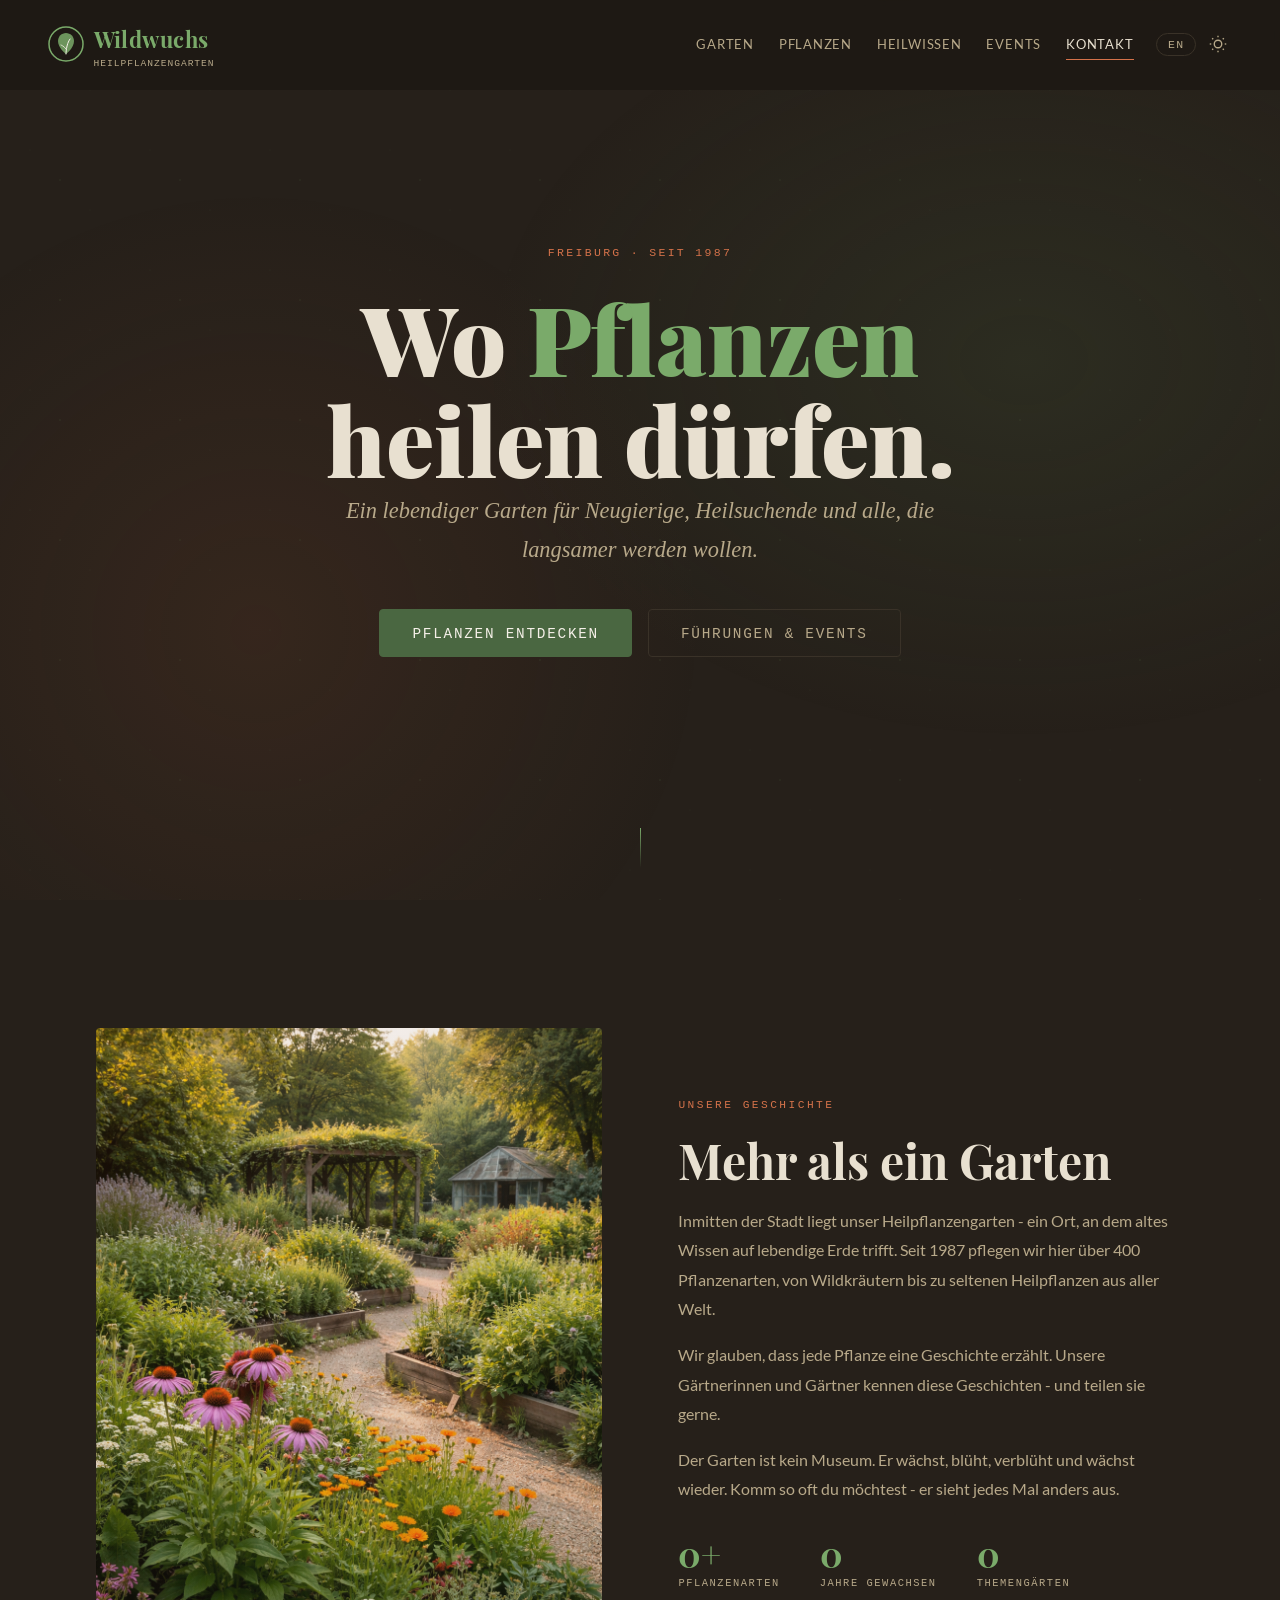
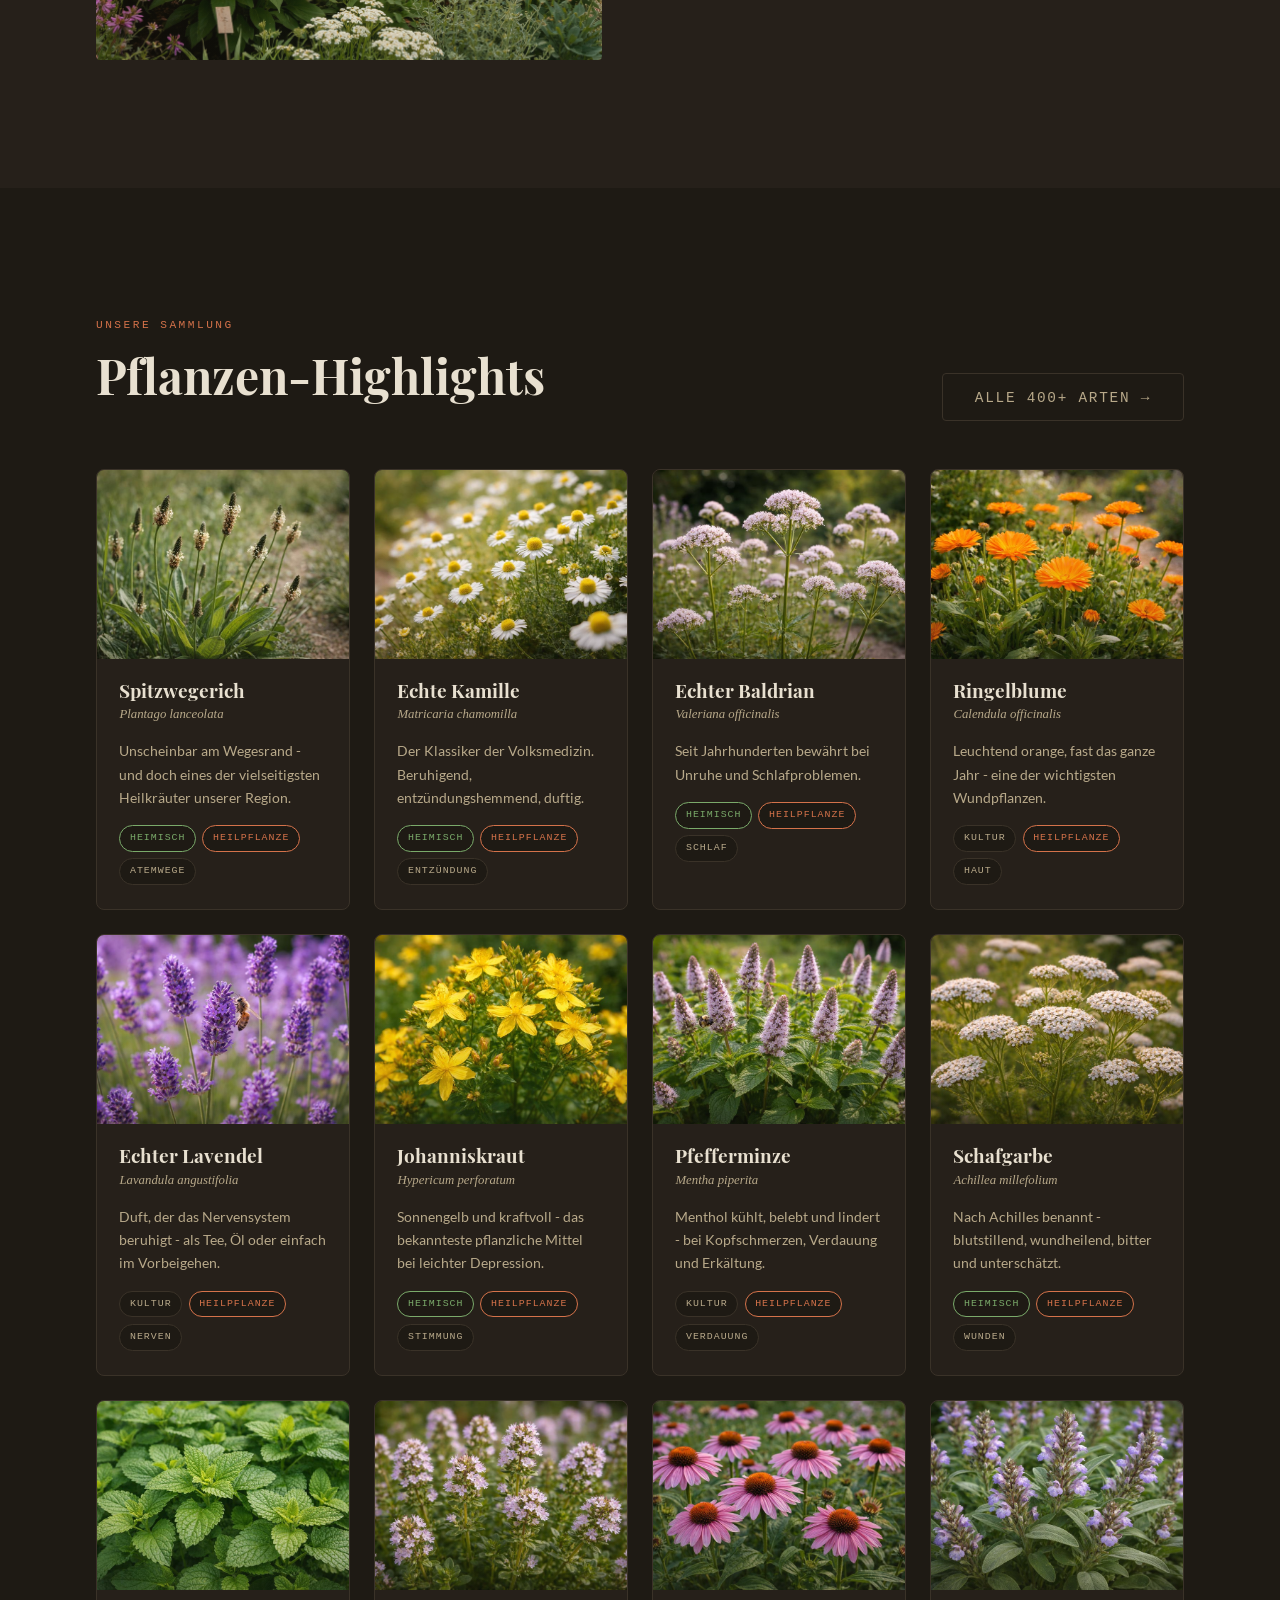
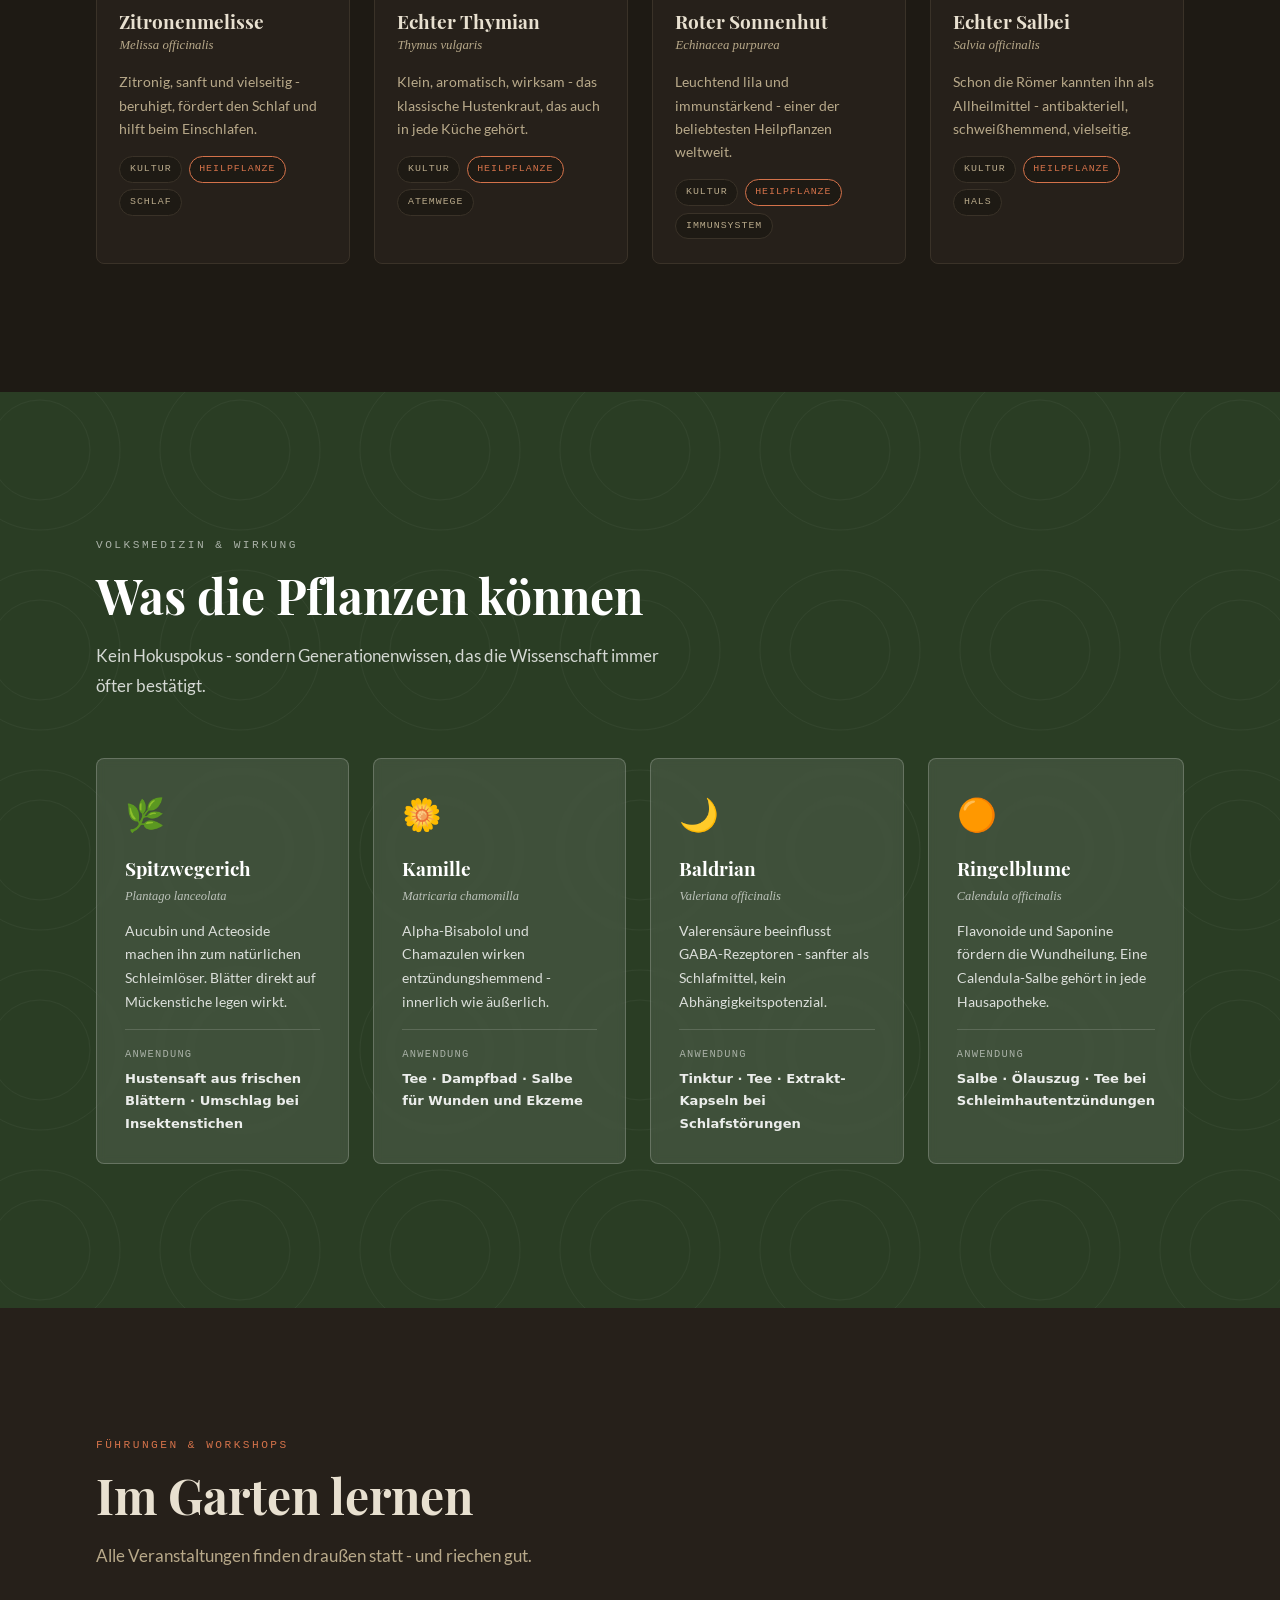
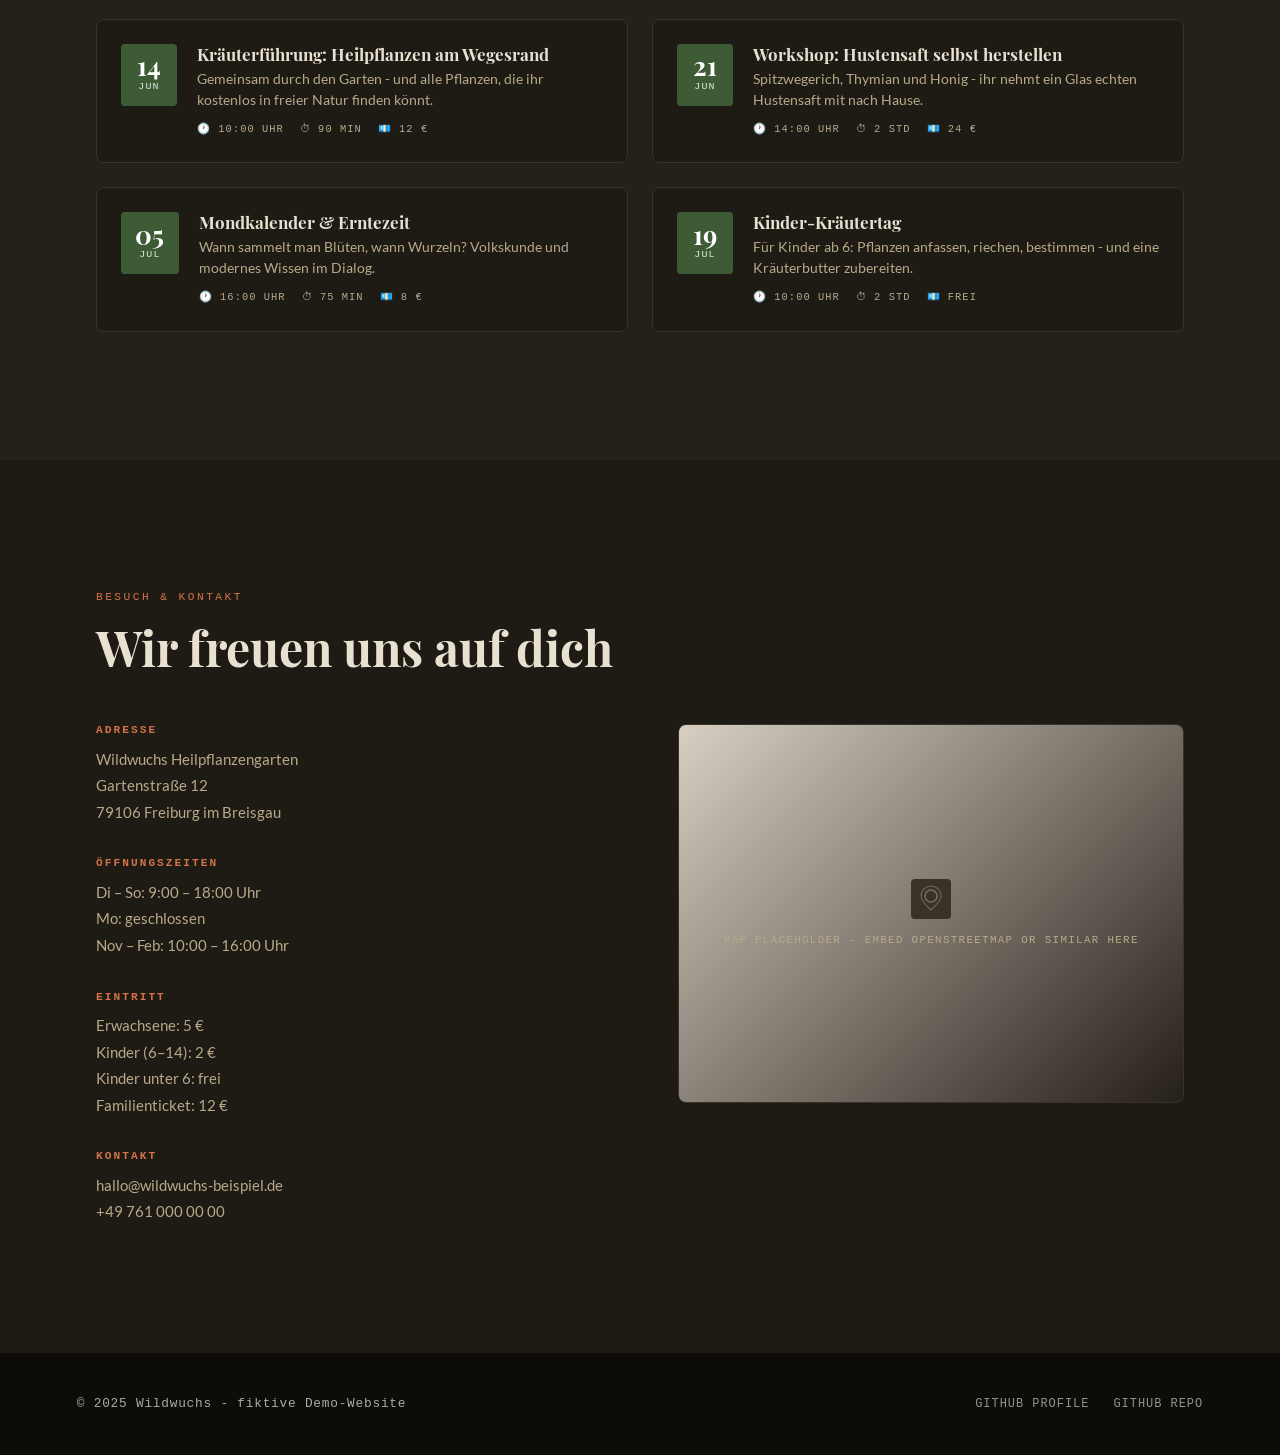
==== commit 8416fb01: "fix: change overflow hidden to clip on #heilwissen to enable scroll-driven animations" ====
--- a/index.html
+++ b/index.html
@@ -142,7 +142,7 @@
                     </div>
                     <a href="#" class="btn btn-outline">Alle 400+ Arten →</a>
                 </div>
-                <div class="pflanzen-grid">
+                <div class="card-grid">
 
                     <!-- Spitzwegerich -->
                     <article class="pflanze-card">
@@ -386,7 +386,7 @@
                     <p class="section-intro">Kein Hokuspokus - sondern Generationenwissen, das die Wissenschaft immer
                         öfter bestätigt.</p>
                 </div>
-                <div class="heilwissen-grid">
+                <div class="card-grid">
 
                     <article class="heil-card">
                         <span class="heil-icon" aria-hidden="true">🌿</span>
@@ -435,7 +435,7 @@
                         </div>
                     </article>
 
-                    <article class="heil-card">
+                    <!-- <article class="heil-card">
                         <span class="heil-icon" aria-hidden="true">💜</span>
                         <h3>Lavendel</h3>
                         <span class="heil-latin">Lavandula angustifolia</span>
@@ -456,7 +456,7 @@
                             Anwendung
                             <strong>Rotöl für Muskeln · Tee · Extrakt bei leichter Depression</strong>
                         </div>
-                    </article>
+                    </article> -->
 
                 </div>
             </section>
--- a/style.css
+++ b/style.css
@@ -449,7 +449,8 @@
    SECTION BASE
 ========================================== */
 section {
-    padding: clamp(4rem, 10vw, 8rem) clamp(1.5rem, 6vw, 5rem);
+    /* clamp(min, preferred, max) */
+    padding: clamp(4rem, 10vw, 8rem) clamp(1.5rem, 8vw, 6rem);
     scroll-margin-top: var(--nav-h-sm);
 }
 
@@ -473,6 +474,34 @@
     color: var(--fg-muted);
     max-width: 60ch;
     line-height: 1.8;
+}
+
+/* =======================================
+   GRID
+========================================== */
+
+.card-grid {
+    display: grid;
+    grid-template-columns: 1fr;
+    gap: 1.5rem;
+}
+
+@media (min-width: 600px) {
+    .card-grid {
+        grid-template-columns: repeat(2, 1fr);
+    }
+}
+
+@media (min-width: 900px) {
+    .card-grid {
+        grid-template-columns: repeat(3, 1fr);
+    }
+}
+
+@media (min-width: 1200px) {
+    .card-grid {
+        grid-template-columns: repeat(4, 1fr);
+    }
 }
 
 /* ============================================================
@@ -650,6 +679,33 @@
     }
 
     /* 6. HEALING KNOWLEDGE STRIP — desaturated to full colour */
+
+    /* opacity-shift cards */
+    /* .heil-card:nth-child(odd) {
+        animation: heilCardShift linear both;
+        animation-timeline: view(block);
+        animation-range: entry 60% cover 80%;
+    }
+
+    .heil-card:nth-child(even) {
+        animation: heilCardShift linear both;
+        animation-timeline: view(block);
+        animation-range: entry 60% cover 80%;
+    }
+
+    @keyframes heilCardShift {
+        from {
+            background: rgba(255, 255, 255, 0.03);
+            border-color: rgba(255, 255, 255, 0.08);
+        }
+
+        to {
+            background: rgba(255, 255, 255, 0.3);
+            border-color: rgba(255, 255, 255, 0.2);
+        }
+    } */
+
+
     #heilwissen {
         animation: heilReveal linear both;
         animation-timeline: view();
@@ -659,7 +715,7 @@
     @keyframes heilReveal {
         from {
             filter: saturate(0) brightness(0.5);
-            transform: scale(0.97);
+            transform: scale(0.9);
         }
 
         to {
@@ -898,9 +954,9 @@
 }
 
 .btn-primary {
-    background: var(--accent2);
-    border: 1.5px solid var(--clr-moss-light);
-    color: var(--clr-bark);
+    background: var(--clr-moss);
+    border: 1.5px solid var(--clr-moss);
+    color: var(--clr-cream);
 }
 
 .btn-primary:hover {
@@ -1086,11 +1142,11 @@
     gap: 1rem;
 }
 
-.pflanzen-grid {
+/* .pflanzen-grid {
     display: grid;
     grid-template-columns: repeat(auto-fill, minmax(260px, 1fr));
     gap: 1.5rem;
-}
+} */
 
 .pflanze-card {
     background: var(--bg-alt);
@@ -1190,7 +1246,7 @@
     padding-top: clamp(5rem, 12vw, 9rem);
     padding-bottom: clamp(5rem, 12vw, 9rem);
     position: relative;
-    overflow: hidden;
+    overflow: clip;
 }
 
 [data-theme="dark"] #heilwissen {
@@ -1222,11 +1278,11 @@
     color: rgba(255, 255, 255, 0.8);
 }
 
-.heilwissen-grid {
+/* .heilwissen-grid {
     display: grid;
     grid-template-columns: repeat(auto-fill, minmax(280px, 1fr));
     gap: 1.5rem;
-}
+} */
 
 .heil-card {
     background: rgba(255, 255, 255, 0.1);
